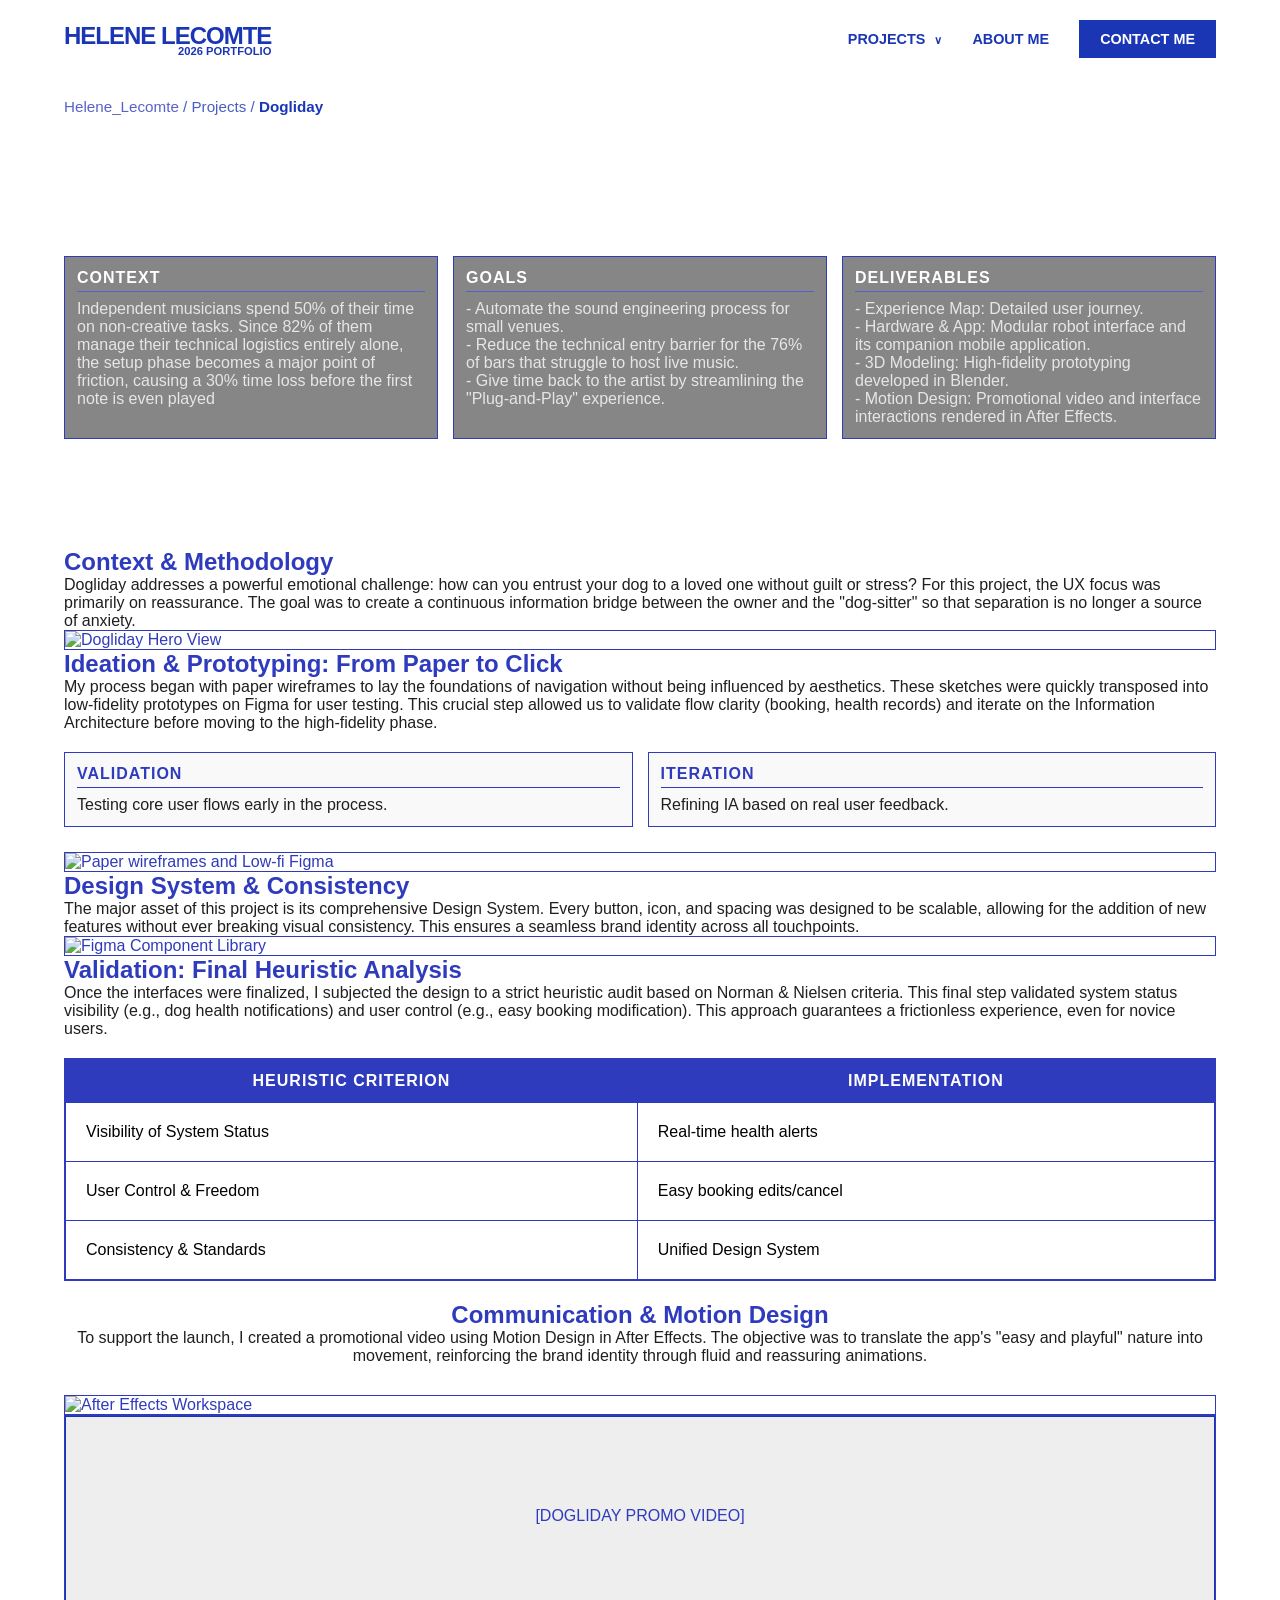
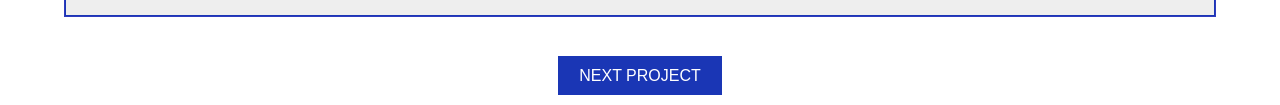
==== dogliday.html @ 462da8f8 "premier commit" ====
<!DOCTYPE html>
<html lang="en">
<head>
<meta charset="UTF-8">
<meta name="viewport" content="width=device-width, initial-scale=1.0">
<link rel="stylesheet" href="style.css">
<link rel="preconnect" href="https://fonts.googleapis.com">
<link rel="preconnect" href="https://fonts.gstatic.com" crossorigin>
<link href="https://fonts.googleapis.com/css2?family=Jacquarda+Bastarda+9&display=swap" rel="stylesheet">
<title>Hélène Lecomte – Dogliday Project</title>
</head>
<body>

<header class="project-header">
  <div class="nav-container">
    <a href="index.html" class="logo">
      <span class="logo-main">HELENE LECOMTE</span>
      <span class="logo-sub">2026 PORTFOLIO</span>
    </a>

    <nav class="nav-links">
      <div class="dropdown">
        <a href="#">PROJECTS <span class="arrow">∨</span></a>
      </div>
      <a href="#about">ABOUT ME</a>
      <a href="javascript:void(0)" class="contact-btn" onclick="openContact()">CONTACT ME</a>
    </nav>
  </div>

  <div class="breadcrumb">
    <span class="path"><a href="index.html">Helene_Lecomte</a> / Projects / </span>
    <span class="current-page" id="project-name-display">Dogliday</span>
  </div>
</header>

<div class="project-title" style="background-image: url(images/dogliday-preview.png);">
    <h1 style="color: white;">Dogliday</h1>
    <div class="spec-grid">
                <div class="spec-box2">
                    <span class="spec-label2">CONTEXT</span>
                    <p>Independent musicians spend 50% of their time on non-creative tasks. Since 82% of them manage their technical logistics entirely alone, the setup phase becomes a major point of friction, causing a 30% time loss before the first note is even played</p>
                </div>
                <div class="spec-box2">
                    <span class="spec-label2">GOALS</span>
                    <p>- Automate the sound engineering process for small venues.<br>
            - Reduce the technical entry barrier for the 76% of bars that struggle to host live music.<br>
            - Give time back to the artist by streamlining the "Plug-and-Play" experience.</p>
                </div>
                <div class="spec-box2">
                    <span class="spec-label2">DELIVERABLES</span>
                    <p>- Experience Map: Detailed user journey.<br>
            - Hardware & App: Modular robot interface and its companion mobile application.<br>
            - 3D Modeling: High-fidelity prototyping developed in Blender.<br>
            - Motion Design: Promotional video and interface interactions rendered in After Effects.</p>
                </div>
            </div>
</div>
</div>

<div class="project-page">
<main class="project-container">

    <section class="project-section">
        <div class="text-block">
            <h2>Context & Methodology</h2>
            <p>Dogliday addresses a powerful emotional challenge: how can you entrust your dog to a loved one without guilt or stress? For this project, the UX focus was primarily on reassurance. The goal was to create a continuous information bridge between the owner and the "dog-sitter" so that separation is no longer a source of anxiety.</p>
        </div>
        <div class="image">
            <img src="dogliday-hero.png" alt="Dogliday Hero View">
        </div>
    </section>

    <section class="project-section reverse">
        <div class="text-block">
            <h2>Ideation & Prototyping: From Paper to Click</h2>
            <p>My process began with paper wireframes to lay the foundations of navigation without being influenced by aesthetics. These sketches were quickly transposed into low-fidelity prototypes on Figma for user testing. This crucial step allowed us to validate flow clarity (booking, health records) and iterate on the Information Architecture before moving to the high-fidelity phase.</p>
            
            <div class="spec-grid">
                <div class="spec-box">
                    <span class="spec-label">VALIDATION</span>
                    <p>Testing core user flows early in the process.</p>
                </div>
                <div class="spec-box">
                    <span class="spec-label">ITERATION</span>
                    <p>Refining IA based on real user feedback.</p>
                </div>
            </div>
        </div>
        <div class="image">
            <img src="wireframes-lowfi.png" alt="Paper wireframes and Low-fi Figma">
        </div>
    </section>

    <section class="project-section">
        <div class="text-block">
            <h2>Design System & Consistency</h2>
            <p>The major asset of this project is its comprehensive Design System. Every button, icon, and spacing was designed to be scalable, allowing for the addition of new features without ever breaking visual consistency. This ensures a seamless brand identity across all touchpoints.</p>
        </div>
        <div class="image">
            <img src="design-system-library.png" alt="Figma Component Library">
        </div>
    </section>

    <section class="project-section reverse">
        <div class="text-block">
            <h2>Validation: Final Heuristic Analysis</h2>
            <p>Once the interfaces were finalized, I subjected the design to a strict heuristic audit based on Norman & Nielsen criteria. This final step validated system status visibility (e.g., dog health notifications) and user control (e.g., easy booking modification). This approach guarantees a frictionless experience, even for novice users.</p>
        </div>
        
        <table class="retro-table">
            <thead><tr><th>Heuristic Criterion</th><th>Implementation</th></tr></thead>
            <tbody>
                <tr><td>Visibility of System Status</td><td>Real-time health alerts</td></tr>
                <tr><td>User Control & Freedom</td><td>Easy booking edits/cancel</td></tr>
                <tr><td>Consistency & Standards</td><td>Unified Design System</td></tr>
            </tbody>
        </table>
    </section>

    <section class="project-section full-width">
        <div class="text-block" style="text-align: center; margin-bottom: 30px;">
            <h2>Communication & Motion Design</h2>
            <p>To support the launch, I created a promotional video using Motion Design in After Effects. The objective was to translate the app's "easy and playful" nature into movement, reinforcing the brand identity through fluid and reassuring animations.</p>
        </div>
        <div class="gallery">
            <div class="image"><img src="after-effects-process.png" alt="After Effects Workspace"></div>
            <div class="image">
                <div style="background:#eee; width:100%; height:200px; display:flex; align-items:center; justify-content:center; border:1px solid #1a36b5;">
                    [DOGLIDAY PROMO VIDEO]
                </div>
            </div>
        </div>
    </section>

    <div class="footer-nav" style="margin-top: 50px; text-align: center;">
        <a href="kissmarrykill.html" class="contact-btn">NEXT PROJECT</a>
    </div>

</main>
</div>
    
</body>
</html>
---- style.css ----
* {
  margin: 0;
  padding: 0;
  box-sizing: border-box;
  font-family: Helvetica, sans-serif;
}

body {
  background: #ffffff;
  color: #2f3bbd;
  overflow-x: hidden;
}

p {
  color: #1f1f1f;
}

.landmark, .dogliday, .nix, .maestro, .kmk {
  font-weight: 700;
}

/* 1. Largeur de la barre */
::-webkit-scrollbar {
  width: 15px;
}

/* 2. Le fond (Track) : On utilise un motif pointillé pour le côté rétro */
::-webkit-scrollbar-track {
  background-color: #ffffff;
  background-size: 2px 2px;
  border: 2px solid;
  border-color: #2f3bbd55;
}

/* 3. Le curseur (Handle) : L'effet relief est ici ! */
::-webkit-scrollbar-thumb {
  background: #2f3bbd;
  /* Effet 3D : clair en haut/gauche, sombre en bas/droite */
}

::-webkit-scrollbar-thumb:active {
  /* Inversion du relief quand on clique */
  background-color: #6c74ca;
}

/* ===== TOP SCROLLING BANNER ===== */

.banner {
  position: absolute;
  top: 0;
  width: 100%;
  overflow: hidden;
  white-space: nowrap;
  background: transparent;
  padding: 10px 0;
  z-index: 1000;
}

.banner-content {
  display: inline-block;
  animation: scroll 15s linear infinite;
  font-weight: bold;
  font-size: 14px;
  opacity: 0.6;
}

@keyframes scroll {
  from { transform: translateX(0); }
  to { transform: translateX(-50%); }
}

/* ===== MAIN LAYOUT ===== */

.container {
  min-height: 100vh;
  display: flex;
  flex-direction: column;
  justify-content: center;
  align-items: center;
  padding-top: 60px;
  text-align: center;
  position: relative;
}

.item {
  position: absolute;
  z-index: 1;
  padding: 10px; /* Espace entre l'image et le cadre bleu */
  border: 1px solid #4855e0; /* La ligne bleue du cadre */
  display: inline-block;
}

.item img {
  display: block;
  max-width: 150px; /* Ajuste la taille globale ici */
  height: auto;
  /* Optionnel : appliquer un filtre bleu pour coller à ton design */
  filter: contrast(1.2) sepia(100%) hue-rotate(190deg) saturate(2);
}

/* Les petits carrés aux 4 coins */
.item::before, .item::after {
  content: "";
  position: absolute;
  width: 6px;
  height: 6px;
  background: white;
  border: 1px solid #4855e0;
}

/* Placement des coins (Top-Left et Bottom-Right) */
.item::before { top: -4px; left: -4px; box-shadow: calc(100% + 2px) 0 0 0 transparent;}
.item::after { bottom: -4px; right: -4px; }

/* Ajout manuel des 2 autres coins via des div si tu veux la perfection, 
   mais voici déjà les rotations pour l'effet déstructuré */
.box-ticket { transform: rotate(-10deg); }
.box-violin { transform: rotate(5deg);}
.box-flower { transform: rotate(-5deg); }
.box-disco  { transform: rotate(10deg);}
.box-berry  { transform: rotate(-15deg);}
.box-headphone { transform: rotate(15deg);}

/* Responsive : On cache ou on réduit sur mobile */
@media (max-width: 768px) {
  .decor-layer { display: none; }
}

/* ===== TITLE ===== */

.title {
    font-family: Helvetica, sans-serif;
  font-size: 60px;
  font-weight: 900;
  letter-spacing: 2px;
  position: relative;
  letter-spacing: -5px;
}

.title span {
  display: inline-block;
  opacity: 0;
  transition: opacity 0.1s ease;
}

.title span:hover {
  font-weight: 1000;
  transform: translateY(-8px);
}

.cursor {
  display: inline-block;
  animation: blink 1s infinite;
}

@keyframes blink {
  0%, 50%, 100% { opacity: 1; }
  25%, 75% { opacity: 0; }
}

.alt {
    font-family: "Jacquarda Bastarda 9", serif;
}

.subtitle {
    letter-spacing: -1px;
  margin-top: -10px;
  font-size: 18px;
  font-weight: normal;
  text-align: end;
}

/* ===== PROJECTS ===== */

.projects {
  margin-top: 80px;
  width: 70%;
  display: flex;
  justify-content: space-evenly;
}

.column {
  display: flex;
  text-align: left;
  flex-direction: column;
  gap: 20px;
  font-size: 22px;
}

a {
  text-decoration: none;
  color: #2f3bbd;
}

a:hover {
  text-decoration: underline;
}

.projects a {
  position: relative;
  display: inline-block;
  transition: all 0.3s ease;
  color: inherit;
}

.projects a::before {
  content: ""; /* On laisse vide car on utilise un background-image */
  position: absolute;
  left: -35px; /* Ajuste selon la taille de ton icône */
  top: 50%;
  transform: translateY(-50%) translateX(-10px); /* Centré verticalement */
  width: 24px;  /* Largeur de ton icône */
  height: 24px; /* Hauteur de ton icône */
  background-size: contain;
  background-repeat: no-repeat;
  opacity: 0;
  transition: all 0.3s ease;
}

/* Effet au survol */
.projects a:hover {
  padding-left: 40px; 
}

.projects a:hover::before {
  opacity: 1;
  transform: translateY(-50%) translateX(0);
}

.landmark::before { background-image: url('images accueil/landmark.png'); }
.dogliday::before { background-image: url('images accueil/dogliday.png'); }
.kmk::before { background-image: url('images accueil/kmk.png'); }
.nix::before { background-image: url('images accueil/nix.png'); }
.maestro::before { background-image: url('images accueil/maestro.png'); }

/* Overlay de fond */
.overlay {
    display: none; /* Caché par défaut */
    position: fixed;
    top: 0; left: 0;
    width: 100%; height: 100%;
    background: rgba(0, 0, 0, 0.4); /* Fond sombre léger */
    z-index: 9999;
    justify-content: center;
    align-items: center;
}

/* La fenêtre (Modale) */
.modal {
    width: 90%;
    max-width: 700px;
    background: #fff;
    border: 2px solid #000;
    box-shadow: 10px 10px 0px #4855e0; /* Ombre décalée rétro */
    overflow: hidden;
    animation: openModal 0.2s ease-out;
}

@keyframes openModal {
    from { transform: scale(0.9); opacity: 0; }
    to { transform: scale(1); opacity: 1; }
}

/* Barre de titre (image 2) */
.modal-header {
    background: #1a36b5; /* Bleu intense */
    color: white;
    padding: 8px 12px;
    display: flex;
    justify-content: space-between;
    align-items: center;
    font-family: sans-serif;
    font-weight: bold;
    font-size: 14px;
}

.close-btn {
    background: none;
    border: none;
    color: white;
    font-size: 20px;
    cursor: pointer;
    line-height: 1;
}

/* Contenu intérieur */
.modal-content {
    padding: 25px;
    color: #000;
}

.modal-intro h2 { font-size: 2.5rem; color: #4855e0; margin: 0; letter-spacing: -2px;}
.modal-intro h3 { font-size: 0.9rem; text-transform: uppercase; margin-bottom: 20px; opacity: 0.7; }

/* Grid d'infos */
.info-grid { display: flex; gap: 10px; margin-bottom: 20px; }
.info-box { 
    flex: 1; 
    border: 1px solid #4855e0; 
    padding: 10px; 
    background: #f4f4f4; 
}
.info-box .label { display: block; font-size: 10px; color: #4855e0; font-weight: bold; }
.info-box .value { font-size: 13px; font-weight: bold; }

/* Tags */
.tag-container { display: flex; gap: 8px; margin-bottom: 20px; flex-wrap: wrap; }
.tag { border: 1px solid #000; padding: 3px 10px; font-size: 11px; background: #fff; }

/* Layout principal */
.main-content { display: flex; gap: 20px; }
.modal-visual { flex: 1.2;}
#modal-img {background-size: cover; width: 100%; height: 5em; object-fit: cover; background-position: center;}
.modal-text { flex: 1; display: flex; flex-direction: column; justify-content: space-between; }

.view-more-btn {
    background: #4855e0;
    color: white;
    text-align: center;
    padding: 12px;
    text-decoration: none;
    font-weight: bold;
    border: 2px solid #000;
    transition: 0.2s;
}

.view-more-btn:hover { background: #000; }

.project-header {
  width: 100%;
  padding: 20px 5%;
  background: white;
  font-family: Arial, sans-serif; /* Pour le côté propre UI */
}

.nav-container {
  display: flex;
  justify-content: space-between;
  align-items: center;
  margin-bottom: 40px;
}

/* Style du Logo */
.logo {
  text-decoration: none;
  color: #1a36b5;
  display: flex;
  flex-direction: column;
}

.logo-main {
  font-weight: 900;
  font-size: 1.5rem;
  letter-spacing: -1px;
}

.logo-sub {
  font-size: 0.7rem;
  font-weight: bold;
  margin-top: -5px;
  align-self: flex-end;
}

/* Navigation */
.nav-links {
  display: flex;
  align-items: center;
  gap: 30px;
}

.nav-links a {
  text-decoration: none;
  color: #1a36b5;
  font-weight: bold;
  font-size: 0.9rem;
}

/* Bouton Contact style Image 2/3 */
.contact-btn {
  background: #1a36b5 !important;
  color: white !important;
  padding: 10px 20px;
  border: 1px solid #1a36b5;
  transition: all 0.2s;
}

.contact-btn:hover {
  background: white !important;
  color: #1a36b5 !important;
}

.next-btn {
  background: #1a36b5 !important;
  color: white !important;
  padding: 20px 40px;
  border: 1px solid #1a36b5;
  transition: all 0.2s;
  position: absolute;
  right: 5%;
  margin: 40px 0;
}

.next-btn:hover {
  background: white !important;
  color: #1a36b5 !important;
}

/* Breadcrumb style Image 3 */
.breadcrumb {
  font-size: 0.95rem;
  color: #1a36b5;
  margin-top: 20px;
}

.path {
  opacity: 0.8;
}

.current-page {
  font-weight: bold;
}

/* Optionnel : La flèche du dropdown */
.arrow {
  font-size: 0.7rem;
  margin-left: 5px;
}

.project-page {
  padding: 20px 5%;
}

/* Container des encarts */
.spec-grid {
    display: flex;
    gap: 15px;
    margin-top: 20px;
    margin-bottom: 25px;
}

/* Style de chaque boîte */
.spec-box {
    flex: 1;
    border: 1px solid #2f3bbd; /* Ton bleu */
    padding: 12px;
    background: #f9f9f9;
    transition: transform 0.2s ease;
}

.spec-box:hover {
    transform: translateY(-5px);
    box-shadow: 4px 4px 0px #2f3bbd;
}

/* Libellé en haut de la boîte (en gras et bleu) */
.spec-label {
    display: block;
    font-weight: bold;
    color: #2f3bbd;
    letter-spacing: 1px;
    margin-bottom: 8px;
    border-bottom: 1px solid #2f3bbd;
    padding-bottom: 4px;
}

/* Texte à l'intérieur de la boîte */
.spec-box p {
    margin: 0; /* Reset du margin pour que ça tienne bien */
}

/* Style de chaque boîte */
.spec-box2 {
    flex: 1;
    border: 1px solid #2f3bbd; /* Ton bleu */
    padding: 12px;
    background: #00000079;
    transition: transform 0.2s ease;
}

.spec-box2:hover {
    transform: translateY(-5px);
    box-shadow: 4px 4px 0px #2f3bbd;
}

/* Libellé en haut de la boîte (en gras et bleu) */
.spec-label2 {
    display: block;
    font-weight: bold;
    color: #ffffff;
    letter-spacing: 1px;
    margin-bottom: 8px;
    border-bottom: 1px solid #5760ca;
    padding-bottom: 4px;
}

/* Texte à l'intérieur de la boîte */
.spec-box2 p {
    margin: 0; /* Reset du margin pour que ça tienne bien */
    color: rgb(230, 230, 230);
}

/* Responsive : On les empile sur mobile pour que ça reste lisible */
@media (max-width: 600px) {
    .spec-grid {
        flex-direction: column;
    }
}

.image {
  border: 1px solid #2f3bbd;
}

.project-title {
  padding: 5%;
  background-repeat: no-repeat;
  background-position: center;
  background-size: cover;
}

.about-section {
    width: 100%;
    margin-top: 100px;
    padding: 100px 5%; /* Un peu de padding pour laisser respirer */
    position: relative; /* Indispensable pour placer le bandeau bleu */
    display: flex;
    justify-content: center;
    overflow: hidden; /* Empêche les débordements */
}

.about-content {
    width: 100%;
    display: flex;
    justify-content: space-between;
    align-items: center;
    position: relative;
    z-index: 2; /* Devant le bandeau bleu */
}

.about-text h1 {
    font-size: 48px;
    color: #1a36b5; /* Bleu foncé identique au logo */
    margin-bottom: 10px;
}

b {
  color: #1a36b5;
}

.about-image-container {
    position: relative;
    background-color: white;
    line-height: 0;
}

.about-portrait {
    width: 250px; /* Ajustez la taille selon vos besoins */
    height: auto;
    display: block;
}

/* Responsive : On empile les éléments sur mobile */
@media (max-width: 768px) {
    .about-content {
        flex-direction: column;
        text-align: center;
    }
    .about-image-container {
        margin-top: 30px;
    }
}

.full-width-gallery {
    margin: 20px 0;
    display: flex;
    width: 100%;
    position: relative;
    left: 50%;
    transform: translateX(-50%);
    align-items: stretch; /* Force les colonnes à avoir la même hauteur */
}

.full-width-gallery-gap {
    margin: 20px 0;
    display: flex;
    width: 100%;
    position: relative;
    left: 50%;
    transform: translateX(-50%);
    gap: 5%;
    align-items: stretch; /* Force les colonnes à avoir la même hauteur */
}

.gallery-item {
    flex: 1 1 auto;
    margin: 0;
    display: flex;
    flex-direction: column; /* Empile l'image et la légende verticalement */
}

.gallery-item img {
    width: 100%;
    height: 35vw; /* On garde la hauteur proportionnelle pour l'image */
    display: block;
    object-fit: cover;
}

.gallery-item figcaption {
    background-color: #2f3bbd; /* Ton bleu signature */
    color: white;
    padding: 10px 15px;
    font-size: 0.85rem;
    font-family: Helvetica, sans-serif;
    text-transform: uppercase;
    letter-spacing: 1px;
}

/* Optionnel : Pour que les images aient la même hauteur si elles sont différentes */
.retro-table {
    width: 100%;
    border-collapse: collapse;
    border: 2px solid #2f3bbd; /* Ton bleu signature */
    margin: 20px 0;
    background-color: #ffffff;
}

.retro-table th {
    background-color: #2f3bbd;
    color: #ffffff;
    padding: 12px;
    font-family: Helvetica, sans-serif;
    text-transform: uppercase;
    letter-spacing: 1px;
    border: 1px solid #2f3bbd;
}

.retro-table td {
    border: 1px solid #2f3bbd;
    padding: 20px;
    vertical-align: top;
    color: #000000;
}

.retro-table ul {
    list-style-type: none; /* Pas de puces pour un look plus "liste technique" */
    padding: 0;
    margin: 0;
}

.retro-table li {
    margin-bottom: 8px;
    font-size: 14px;
    line-height: 1.4;
    position: relative;
    padding-left: 15px;
}

/* Petit tiret bleu devant chaque item */
.retro-table li::before {
    content: "-";
    position: absolute;
    left: 0;
    color: #2f3bbd;
    font-weight: bold;
}

.analysis-impact-section {
    width: 100%;
    margin-top: 80px;
    margin-bottom: 80px;
    display: flex;
    justify-content: center;
}

.impact-container {
    width: 90%;
    max-width: 1100px;
    background-color: #ffffff;
    padding: 60px 0;
    position: relative;
    /* CSS Grid pour placer la stat, la barre et la citation */
    display: grid;
    grid-template-columns: 1fr 2px 2fr; /* 1 part / 2px / 2 parts */
    align-items: center; /* Centrage vertical */
}

/* 1. La Statistique (Gauche) */
.impact-stat {
    display: flex;
    flex-direction: column;
    align-items: flex-end; /* Aligné à droite contre la barre */
    padding-right: 50px;
    text-align: right;
}

.stat-number {
    font-size: 8rem; /* Très gros pour l'impact */
    font-weight: 900;
    color: #1a36b5; /* Bleu intense */
    line-height: 0.8;
    letter-spacing: -5px;
}

.stat-label {
    font-size: 1rem;
    color: #1a36b5;
    text-transform: uppercase;
    letter-spacing: 1px;
    font-weight: bold;
    line-height: 1.2;
}

/* 2. La Barre Verticale (Centre) */
.vertical-divider {
    height: 100%; /* S'adapte à la hauteur du conteneur */
    background-color: #d6dbf5; /* Bleu très clair */
}

/* 3. Photo et Citation (Droite) */
.impact-testimonial {
    padding-left: 50px;
}

.testimonial-content {
    display: flex;
    align-items: center; /* Aligne la photo et le texte verticalement */
    gap: 30px; /* Espace entre photo et texte */
}

.quote {
    font-size: 1.1rem;
    line-height: 1.5;
    color: #000;
    margin: 0;
    font-style: italic;
}

.quote cite {
    display: block;
    margin-top: 10px;
    font-size: 0.9rem;
    font-weight: bold;
    color: #1a36b5;
    font-style: normal;
    text-transform: uppercase;
}

/* --- Responsive --- */
@media (max-width: 900px) {
    .impact-container {
        grid-template-columns: 1fr; /* On passe sur une seule colonne */
        text-align: center;
        padding: 40px;
    }

    .impact-stat {
        align-items: center;
        padding-right: 0;
        margin-bottom: 30px;
        text-align: center;
    }

    .vertical-divider {
        width: 100%;
        height: 2px; /* La barre devient horizontale */
        margin-bottom: 30px;
    }

    .impact-testimonial {
        padding-left: 0;
    }

    .testimonial-content {
        flex-direction: column; /* Empile photo et texte */
        text-align: center;
    }
}

.project-sidebar {
    position: sticky;
    top: 50px;
    float: left;
    width: 200px;
    margin-right: 40px;
    z-index: 100;
    
    /* Le cadre blanc */
    background: #ffffff83;
    border: 2px solid #2f3bbd; /* Ton bleu */
    padding: 15px;
}

.project-sidebar ul {
    list-style: none;
    padding: 0;
    margin: 0;
}

.project-sidebar li {
    margin-bottom: 10px;
}

.project-sidebar a {
    display: block;
    text-decoration: none;
    color: #2f3bbd;
    font-family: Helvetica, sans-serif;
    font-weight: bold;
    font-size: 0.7rem;
    padding: 5px 8px;
    border: 1px solid transparent;
    transition: all 0.2s ease;
}

/* État quand on survole ou quand la section est active */
.project-sidebar a.active, 
.project-sidebar a:hover {
    background-color: #2f3bbd;
    color: #ffffff;
    border: 1px solid #2f3bbd;
}

/* On cache le sommaire sur mobile pour ne pas encombrer l'écran */
@media (max-width: 1024px) {
    .project-sidebar {
        display: none;
    }
}

.contact-actions {
    display: flex;
    gap: 15px;
    margin-top: 30px;
    flex-wrap: wrap;
}

.btn-contact {
    display: inline-block;
    padding: 12px 25px;
    border: 2px solid #2f3bbd; /* Ton bleu */
    color: #2f3bbd;
    text-decoration: none;
    font-family: Helvetica, sans-serif;
    font-weight: bold;
    font-size: 0.8rem;
    letter-spacing: 1px;
    transition: all 0.2s ease;
    background: transparent;
}

.btn-contact:hover {
    background-color: #2f3bbd;
    color: #ffffff;
    transform: translate(-2px, -2px);
    box-shadow: 4px 4px 0px rgba(47, 59, 189, 0.2);
}

/* Variante pour le bouton CV pour le faire ressortir */
.btn-alt {
    background-color: #f0f2ff;
}

.comparison-container {
    width: 100%;
    max-width: 600px; /* À ajuster selon tes besoins */
    position: relative;
}

.comparison-slider {
    position: relative;
    width: 100%;
    height: 450px; /* Doit correspondre à la hauteur de tes images */
    overflow: hidden;
    border: 2px solid #2f3bbd;
}

.comparison-slider img {
    width: 100%;
    height: 100%;
    object-fit: cover;
    display: block;
}

.image-before-wrapper {
    position: absolute;
    top: 0;
    left: 0;
    width: 50%; /* Valeur initiale */
    height: 100%;
    overflow: hidden;
    z-index: 2;
}

.image-before {
    width: 100%;
    min-width: 600px; /* même valeur que max-width du .comparison-container */
    max-width: none !important;
}

.slider-input {
    position: absolute;
    top: 0;
    left: 0;
    width: 100%;
    height: 100%;
    background: transparent;
    appearance: none;
    cursor: ew-resize;
    z-index: 10;
}

.slider-line {
    position: absolute;
    top: 0;
    left: 50%;
    width: 2px;
    height: 100%;
    background: #2f3bbd;
    z-index: 5;
    pointer-events: none;
}

.slider-button {
    position: absolute;
    top: 50%;
    left: 50%;
    transform: translate(-50%, -50%);
    width: 40px;
    height: 40px;
    background: #2f3bbd;
    border-radius: 50%;
    z-index: 6;
    pointer-events: none;
}

.project-comparison-wrapper {
    display: flex;
    align-items: center; /* Centre le texte verticalement par rapport au slider */
    gap: 40px; /* Espace entre le slider et le texte */
    margin: 40px 0;
}

/* Dropdown projets */
.dropdown {
  position: relative;
}

.dropdown-menu {
  display: none;
  position: absolute;
  top: calc(100% + 10px);
  left: 0;
  background: white;
  border: 1px solid #2f3bbd;
  min-width: 180px;
  z-index: 1000;
  flex-direction: column;
}

.dropdown:hover .dropdown-menu {
  display: flex;
}

.dropdown-menu a {
  padding: 10px 16px;
  font-size: 0.85rem;
  font-weight: bold;
  color: #1a36b5;
  border-bottom: 1px solid #e8eaf6;
  transition: background 0.15s;
}

.dropdown-menu a:last-child {
  border-bottom: none;
}

.dropdown-menu a:hover {
  background: #f0f2ff;
  text-decoration: none;
}

.dropdown-menu a.active-project {
  background: #2f3bbd;
  color: white;
}

.dropdown-menu a.active-project:hover {
  background: #1a36b5;
}

/* Overlay contact */
.contact-overlay {
  display: none;
  position: fixed;
  inset: 0;
  background: rgba(0,0,0,0.45);
  z-index: 9999;
  align-items: center;
  justify-content: center;
}

.contact-overlay.open {
  display: flex;
}

.contact-modal {
  background: white;
  border: 2px solid #2f3bbd;
  padding: 40px;
  width: 90%;
  max-width: 420px;
  position: relative;
  box-shadow: 8px 8px 0px #2f3bbd;
}

.contact-close {
  position: absolute;
  top: 14px;
  right: 16px;
  background: none;
  border: none;
  font-size: 18px;
  cursor: pointer;
  color: #2f3bbd;
}

.contact-modal h2 {
  font-size: 2rem;
  font-weight: 900;
  color: #2f3bbd;
  letter-spacing: -2px;
  margin-bottom: 4px;
}

.contact-sub {
  font-size: 0.8rem;
  color: #888;
  margin-bottom: 30px;
}

.contact-links {
  display: flex;
  flex-direction: column;
  gap: 12px;
}

.contact-link {
  display: flex;
  align-items: center;
  gap: 14px;
  padding: 12px 16px;
  border: 1px solid #2f3bbd;
  color: #1a36b5;
  font-weight: bold;
  font-size: 0.9rem;
  transition: all 0.2s;
  text-decoration: none;
}

.contact-link:hover {
  background: #2f3bbd;
  color: white;
  text-decoration: none;
}

.contact-icon {
  width: 28px;
  height: 28px;
  background: #f0f2ff;
  border-radius: 4px;
  display: flex;
  align-items: center;
  justify-content: center;
  font-size: 12px;
  font-weight: 900;
  color: #2f3bbd;
  flex-shrink: 0;
}

.contact-link:hover .contact-icon {
  background: white;
  color: #2f3bbd;
}
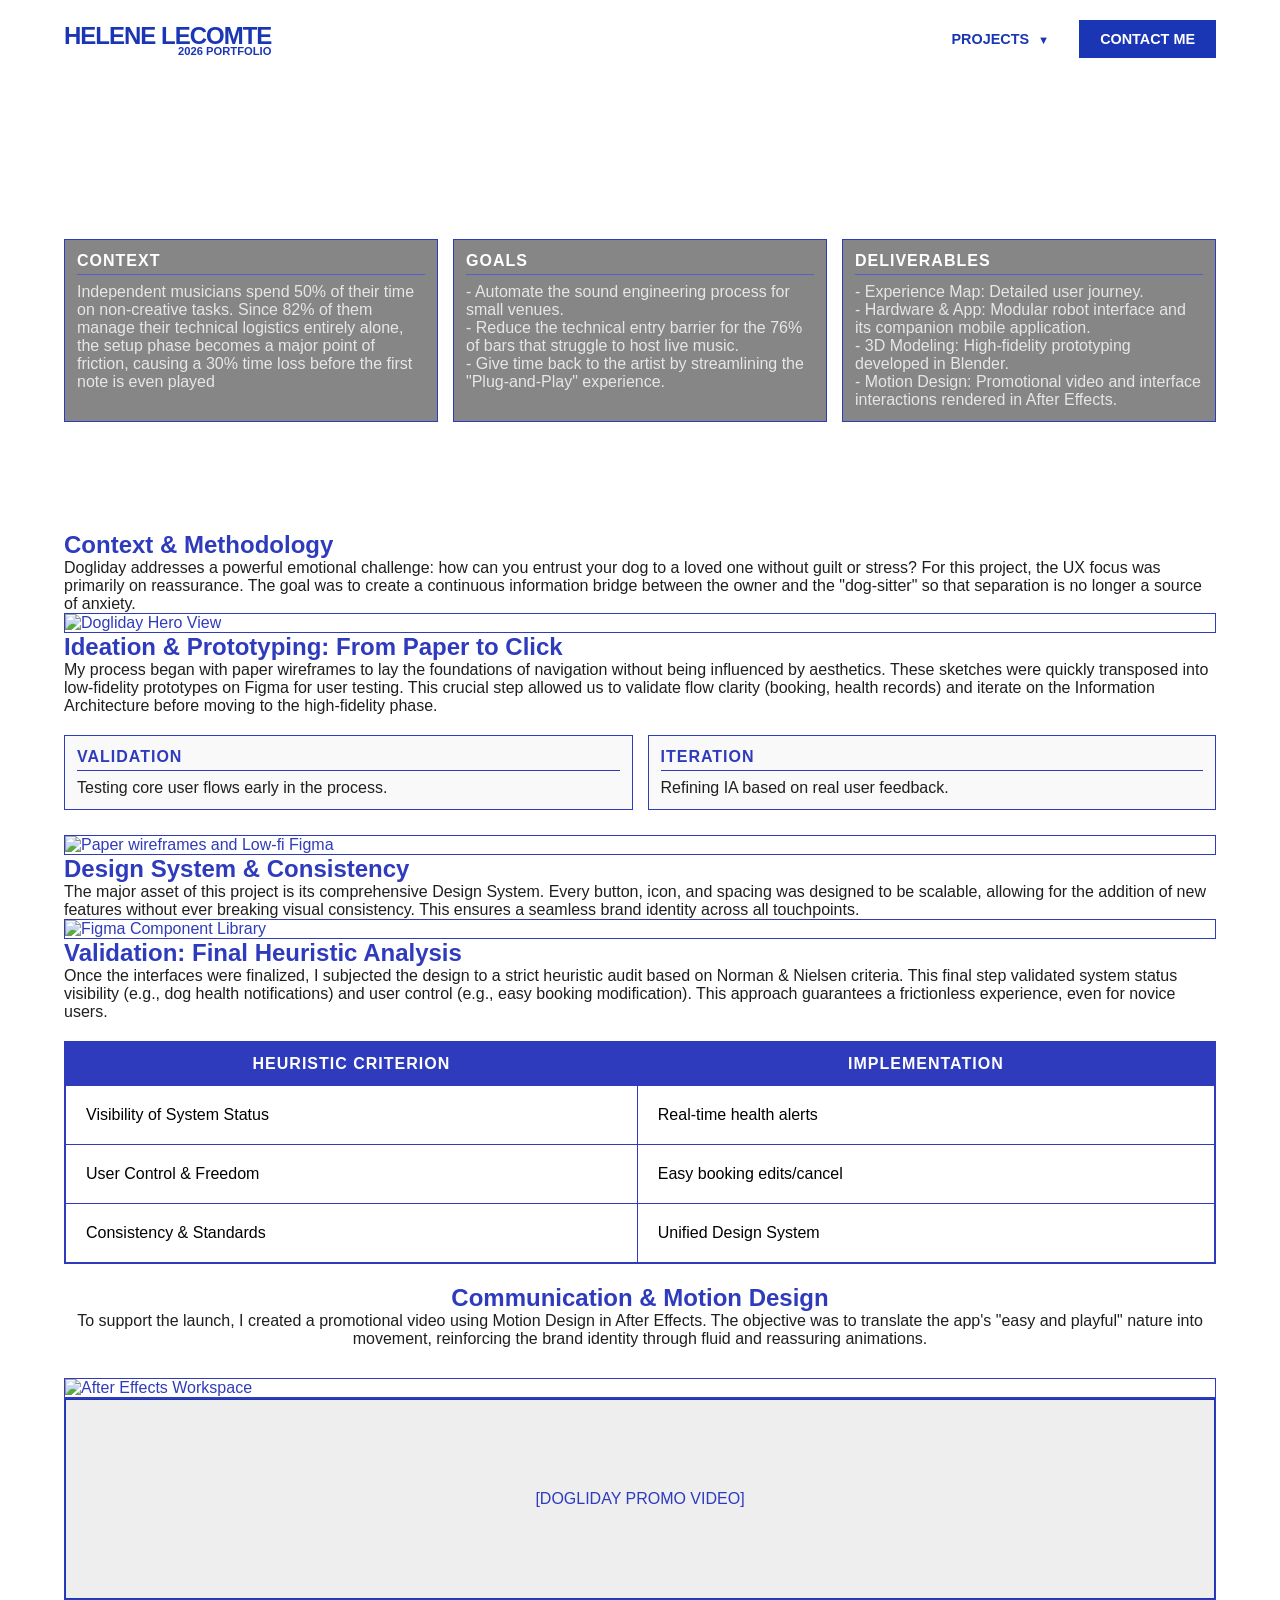
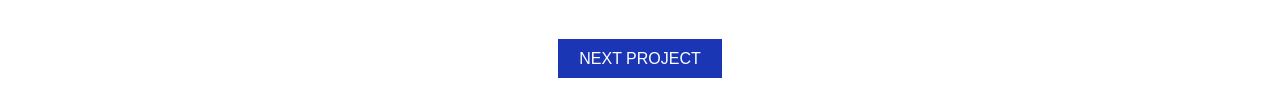
==== commit b8347a4a: "update homepage" ====
--- a/dogliday.html
+++ b/dogliday.html
@@ -17,20 +17,42 @@
       <span class="logo-main">HELENE LECOMTE</span>
       <span class="logo-sub">2026 PORTFOLIO</span>
     </a>
+    <nav class="nav-links">
+  <div class="dropdown" id="projectDropdown">
+    <a href="#" onclick="toggleDropdown(event)">PROJECTS <span class="arrow">▼</span></a>
+    <div class="dropdown-menu" id="dropdownMenu">
+        <a href="maestro.html">Maestro</a>
+      <a href="landmark.html">Landmark</a>
+      <a href="dogliday.html" class="active-project">Dogliday</a>
+      <a href="nix.html">NIX</a>
+      <a href="kmk.html">KissMarryKill</a>
+    </div>
+  </div>
+  <a href="javascript:void(0)" class="contact-btn" onclick="openContact()">CONTACT ME</a>
+</nav>
 
-    <nav class="nav-links">
-      <div class="dropdown">
-        <a href="#">PROJECTS <span class="arrow">∨</span></a>
-      </div>
-      <a href="#about">ABOUT ME</a>
-      <a href="javascript:void(0)" class="contact-btn" onclick="openContact()">CONTACT ME</a>
-    </nav>
+<!-- Overlay Contact -->
+<div class="contact-overlay" id="contactOverlay" onclick="closeContact(event)">
+  <div class="contact-modal">
+    <button class="contact-close" onclick="closeContact()">✕</button>
+    <h2>Let's connect ;)</h2>
+    <p class="contact-sub">Hélène Lecomte — UX/UI Designer</p>
+    <div class="contact-links">
+      <a href="mailto:helenelecomte14@gmail.com" class="contact-link">
+        <span class="contact-icon">✉</span>
+        <span>helenelecomte14@gmail.com</span>
+      </a>
+      <a href="https://www.linkedin.com/in/helene-lecomte-ux/" target="_blank" class="contact-link">
+        <span class="contact-icon">in</span>
+        <span>LinkedIn</span>
+      </a>
+      <a href="cv.pdf" target="_blank" class="contact-link">
+        <span class="contact-icon">✽</span>
+        <span>Curriculum Vitae</span>
+      </a>
+    </div>
   </div>
-
-  <div class="breadcrumb">
-    <span class="path"><a href="index.html">Helene_Lecomte</a> / Projects / </span>
-    <span class="current-page" id="project-name-display">Dogliday</span>
-  </div>
+</div>
 </header>
 
 <div class="project-title" style="background-image: url(images/dogliday-preview.png);">
@@ -138,6 +160,8 @@
 
 </main>
 </div>
+
+<script src="script.js"></script>
     
 </body>
 </html>
--- a/style.css
+++ b/style.css
@@ -295,6 +295,7 @@
 /* Grid d'infos */
 .info-grid { display: flex; gap: 10px; margin-bottom: 20px; }
 .info-box { 
+  margin-top: 20px;
     flex: 1; 
     border: 1px solid #4855e0; 
     padding: 10px; 
@@ -312,6 +313,9 @@
 .modal-visual { flex: 1.2;}
 #modal-img {background-size: cover; width: 100%; height: 5em; object-fit: cover; background-position: center;}
 .modal-text { flex: 1; display: flex; flex-direction: column; justify-content: space-between; }
+#modal-desc {
+  margin-bottom: 8px;
+}
 
 .view-more-btn {
     background: #4855e0;
@@ -772,57 +776,6 @@
     .testimonial-content {
         flex-direction: column; /* Empile photo et texte */
         text-align: center;
-    }
-}
-
-.project-sidebar {
-    position: sticky;
-    top: 50px;
-    float: left;
-    width: 200px;
-    margin-right: 40px;
-    z-index: 100;
-    
-    /* Le cadre blanc */
-    background: #ffffff83;
-    border: 2px solid #2f3bbd; /* Ton bleu */
-    padding: 15px;
-}
-
-.project-sidebar ul {
-    list-style: none;
-    padding: 0;
-    margin: 0;
-}
-
-.project-sidebar li {
-    margin-bottom: 10px;
-}
-
-.project-sidebar a {
-    display: block;
-    text-decoration: none;
-    color: #2f3bbd;
-    font-family: Helvetica, sans-serif;
-    font-weight: bold;
-    font-size: 0.7rem;
-    padding: 5px 8px;
-    border: 1px solid transparent;
-    transition: all 0.2s ease;
-}
-
-/* État quand on survole ou quand la section est active */
-.project-sidebar a.active, 
-.project-sidebar a:hover {
-    background-color: #2f3bbd;
-    color: #ffffff;
-    border: 1px solid #2f3bbd;
-}
-
-/* On cache le sommaire sur mobile pour ne pas encombrer l'écran */
-@media (max-width: 1024px) {
-    .project-sidebar {
-        display: none;
     }
 }
 
@@ -956,8 +909,8 @@
   flex-direction: column;
 }
 
-.dropdown:hover .dropdown-menu {
-  display: flex;
+.dropdown-menu {
+  display: none;
 }
 
 .dropdown-menu a {
@@ -1079,4 +1032,28 @@
 .contact-link:hover .contact-icon {
   background: white;
   color: #2f3bbd;
+}
+
+.works-label {
+  font-weight: bold;
+  letter-spacing: 3px;
+  text-transform: uppercase;
+  opacity: 0.75;
+  margin-bottom: -60px;
+  margin-top: 60px;
+}
+
+.about-contact {
+  display: inline-block;
+  margin-top: 30px;
+}
+
+.handmade-note {
+  margin-top: 20px;
+  font-size: 0.75rem;
+  font-weight: bold;
+  letter-spacing: 1px;
+  text-transform: uppercase;
+  color: #2f3bbd !important;
+  opacity: 0.5;
 }
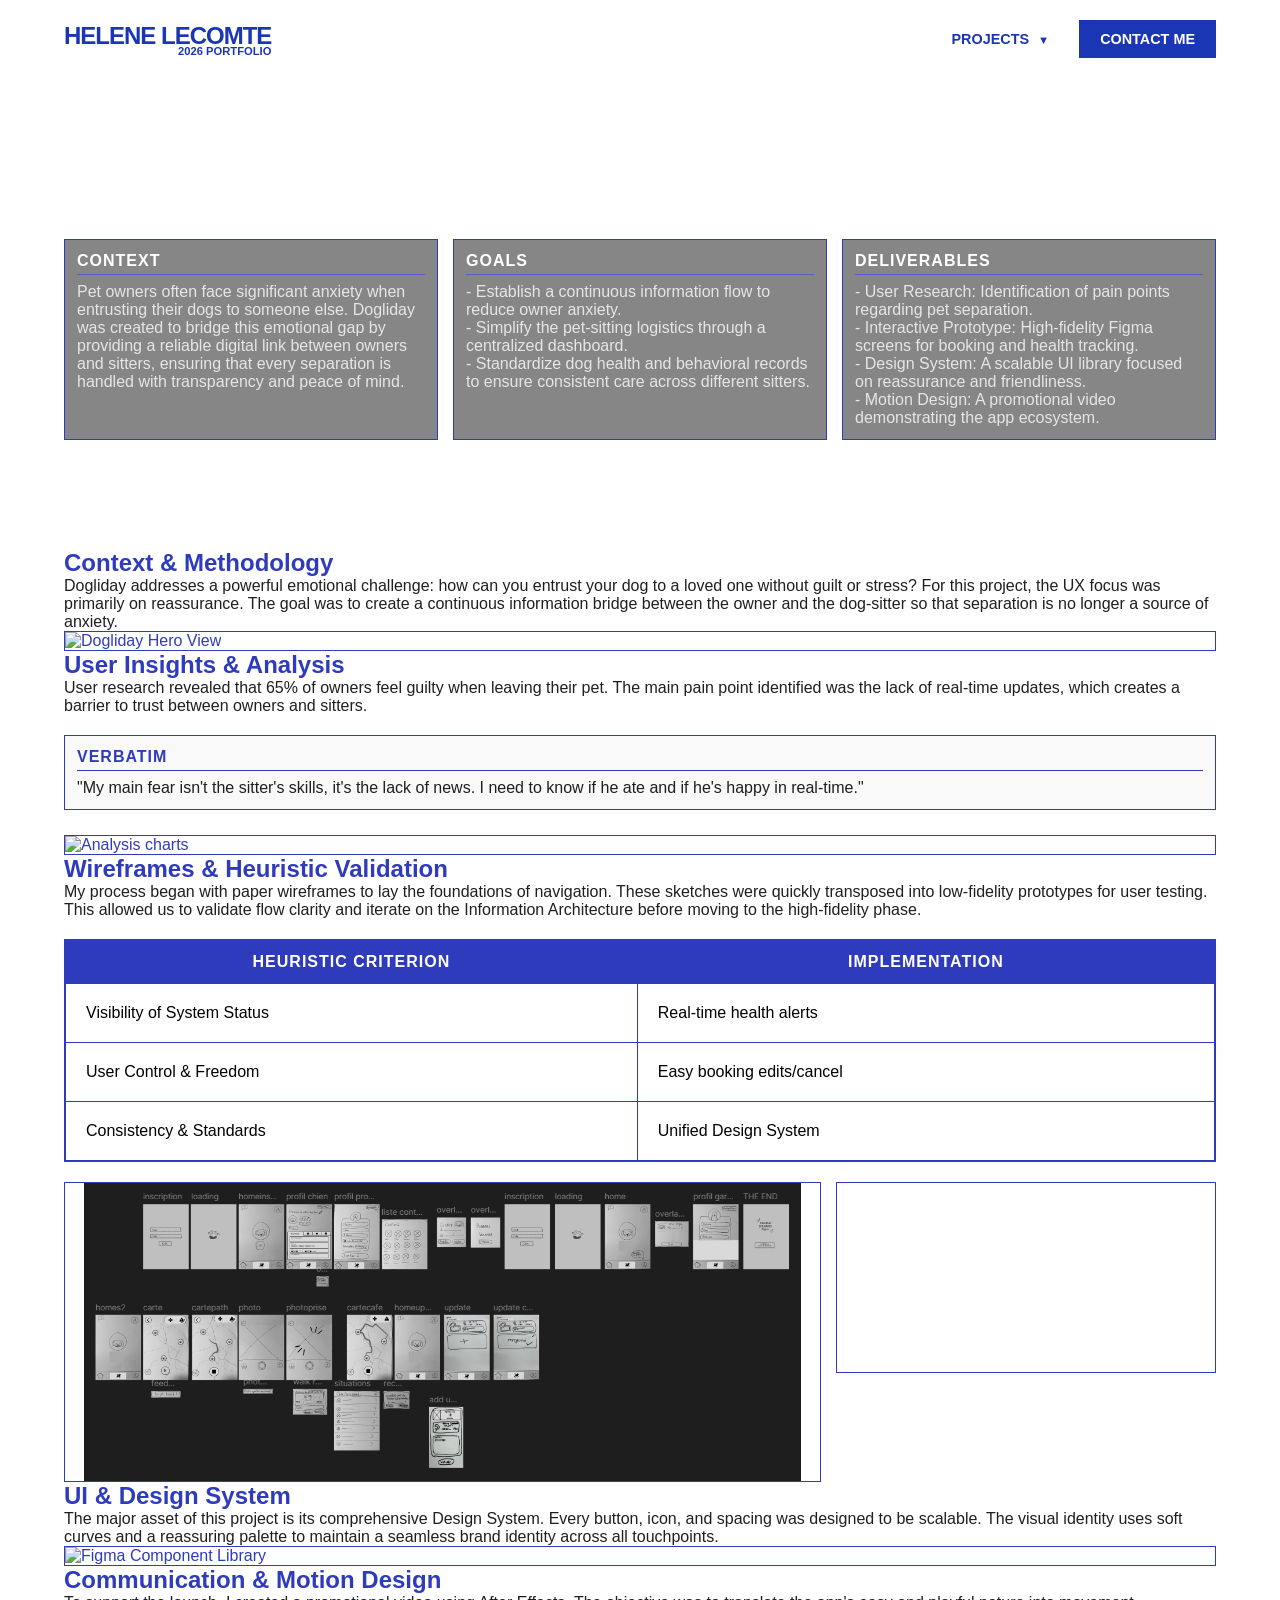
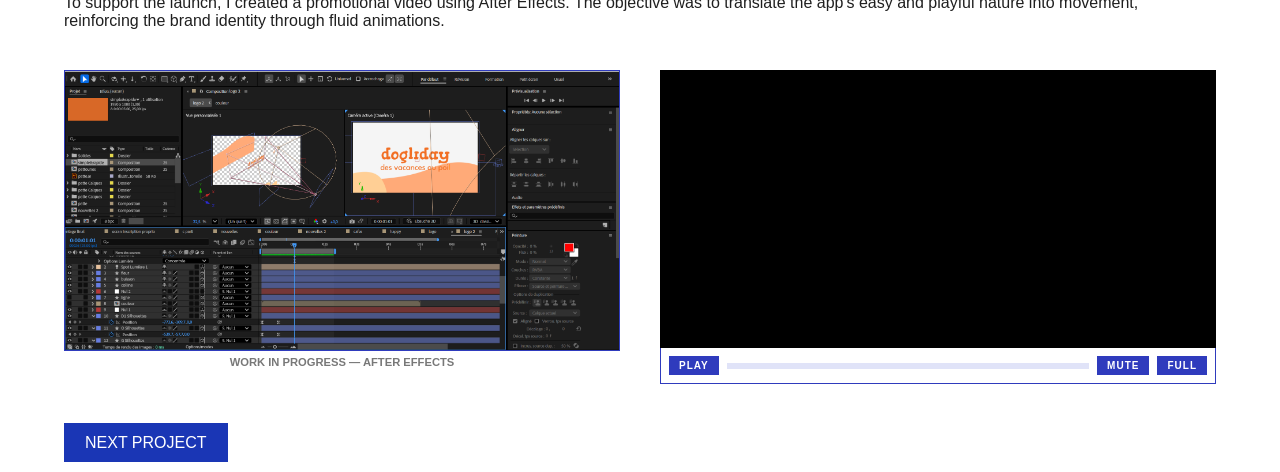
==== commit 64a4f731: "update contenu projets" ====
--- a/dogliday.html
+++ b/dogliday.html
@@ -10,6 +10,13 @@
 <title>Hélène Lecomte – Dogliday Project</title>
 </head>
 <body>
+    <div id="loader">
+  <div class="loader-name"><span style="font-family:'Jacquarda Bastarda 9',serif">H</span>ELENE_LECOMTE</div>
+  <div class="loader-bar-track">
+    <div class="loader-bar-fill"></div>
+  </div>
+  <div class="loader-label">LOADING...</div>
+</div>
 
 <header class="project-header">
   <div class="nav-container">
@@ -58,25 +65,24 @@
 <div class="project-title" style="background-image: url(images/dogliday-preview.png);">
     <h1 style="color: white;">Dogliday</h1>
     <div class="spec-grid">
-                <div class="spec-box2">
-                    <span class="spec-label2">CONTEXT</span>
-                    <p>Independent musicians spend 50% of their time on non-creative tasks. Since 82% of them manage their technical logistics entirely alone, the setup phase becomes a major point of friction, causing a 30% time loss before the first note is even played</p>
-                </div>
-                <div class="spec-box2">
-                    <span class="spec-label2">GOALS</span>
-                    <p>- Automate the sound engineering process for small venues.<br>
-            - Reduce the technical entry barrier for the 76% of bars that struggle to host live music.<br>
-            - Give time back to the artist by streamlining the "Plug-and-Play" experience.</p>
-                </div>
-                <div class="spec-box2">
-                    <span class="spec-label2">DELIVERABLES</span>
-                    <p>- Experience Map: Detailed user journey.<br>
-            - Hardware & App: Modular robot interface and its companion mobile application.<br>
-            - 3D Modeling: High-fidelity prototyping developed in Blender.<br>
-            - Motion Design: Promotional video and interface interactions rendered in After Effects.</p>
-                </div>
-            </div>
-</div>
+        <div class="spec-box2">
+            <span class="spec-label2">CONTEXT</span>
+            <p>Pet owners often face significant anxiety when entrusting their dogs to someone else. Dogliday was created to bridge this emotional gap by providing a reliable digital link between owners and sitters, ensuring that every separation is handled with transparency and peace of mind.</p>
+        </div>
+        <div class="spec-box2">
+            <span class="spec-label2">GOALS</span>
+            <p>- Establish a continuous information flow to reduce owner anxiety.<br>
+               - Simplify the pet-sitting logistics through a centralized dashboard.<br>
+               - Standardize dog health and behavioral records to ensure consistent care across different sitters.</p>
+        </div>
+        <div class="spec-box2">
+            <span class="spec-label2">DELIVERABLES</span>
+            <p>- User Research: Identification of pain points regarding pet separation.<br>
+               - Interactive Prototype: High-fidelity Figma screens for booking and health tracking.<br>
+               - Design System: A scalable UI library focused on reassurance and friendliness.<br>
+               - Motion Design: A promotional video demonstrating the app ecosystem.</p>
+        </div>
+    </div>
 </div>
 
 <div class="project-page">
@@ -85,49 +91,33 @@
     <section class="project-section">
         <div class="text-block">
             <h2>Context & Methodology</h2>
-            <p>Dogliday addresses a powerful emotional challenge: how can you entrust your dog to a loved one without guilt or stress? For this project, the UX focus was primarily on reassurance. The goal was to create a continuous information bridge between the owner and the "dog-sitter" so that separation is no longer a source of anxiety.</p>
+            <p>Dogliday addresses a powerful emotional challenge: how can you entrust your dog to a loved one without guilt or stress? For this project, the UX focus was primarily on reassurance. The goal was to create a continuous information bridge between the owner and the dog-sitter so that separation is no longer a source of anxiety.</p>
         </div>
         <div class="image">
-            <img src="dogliday-hero.png" alt="Dogliday Hero View">
+            <img src="images/dogliday-hero.png" alt="Dogliday Hero View">
         </div>
     </section>
 
     <section class="project-section reverse">
         <div class="text-block">
-            <h2>Ideation & Prototyping: From Paper to Click</h2>
-            <p>My process began with paper wireframes to lay the foundations of navigation without being influenced by aesthetics. These sketches were quickly transposed into low-fidelity prototypes on Figma for user testing. This crucial step allowed us to validate flow clarity (booking, health records) and iterate on the Information Architecture before moving to the high-fidelity phase.</p>
-            
+            <h2>User Insights & Analysis</h2>
+            <p>User research revealed that 65% of owners feel guilty when leaving their pet. The main pain point identified was the lack of real-time updates, which creates a barrier to trust between owners and sitters.</p>
             <div class="spec-grid">
                 <div class="spec-box">
-                    <span class="spec-label">VALIDATION</span>
-                    <p>Testing core user flows early in the process.</p>
-                </div>
-                <div class="spec-box">
-                    <span class="spec-label">ITERATION</span>
-                    <p>Refining IA based on real user feedback.</p>
+                    <span class="spec-label">VERBATIM</span>
+                    <p>"My main fear isn't the sitter's skills, it's the lack of news. I need to know if he ate and if he's happy in real-time."</p>
                 </div>
             </div>
         </div>
         <div class="image">
-            <img src="wireframes-lowfi.png" alt="Paper wireframes and Low-fi Figma">
+             <img src="images/dogliday-analysis.png" alt="Analysis charts">
         </div>
     </section>
 
     <section class="project-section">
-        <div class="text-block">
-            <h2>Design System & Consistency</h2>
-            <p>The major asset of this project is its comprehensive Design System. Every button, icon, and spacing was designed to be scalable, allowing for the addition of new features without ever breaking visual consistency. This ensures a seamless brand identity across all touchpoints.</p>
-        </div>
-        <div class="image">
-            <img src="design-system-library.png" alt="Figma Component Library">
-        </div>
-    </section>
-
-    <section class="project-section reverse">
-        <div class="text-block">
-            <h2>Validation: Final Heuristic Analysis</h2>
-            <p>Once the interfaces were finalized, I subjected the design to a strict heuristic audit based on Norman & Nielsen criteria. This final step validated system status visibility (e.g., dog health notifications) and user control (e.g., easy booking modification). This approach guarantees a frictionless experience, even for novice users.</p>
-        </div>
+    <div class="text-block">
+        <h2>Wireframes & Heuristic Validation</h2>
+        <p>My process began with paper wireframes to lay the foundations of navigation. These sketches were quickly transposed into low-fidelity prototypes for user testing. This allowed us to validate flow clarity and iterate on the Information Architecture before moving to the high-fidelity phase.</p>
         
         <table class="retro-table">
             <thead><tr><th>Heuristic Criterion</th><th>Implementation</th></tr></thead>
@@ -137,25 +127,69 @@
                 <tr><td>Consistency & Standards</td><td>Unified Design System</td></tr>
             </tbody>
         </table>
+    </div>
+
+    <div style="flex: 1; min-width: 0; display: flex; gap: 15px; align-items: flex-start;">
+    <img src="images/dogliday-lowfi.png" alt="Paper wireframes and Low-fi Figma" 
+         style="flex: 2; max-height: 300px; width: auto; object-fit: contain; border: 1px solid #2f3bbd; display: block;">
+    <video src="images/dogliday-test.mp4"
+           autoplay loop muted playsinline
+           style="flex: 1; max-height: 300px; width: auto; object-fit: contain; border: 1px solid #2f3bbd; display: block;">
+    </video>
+</div>
+</section>
+
+    <section class="project-section reverse">
+        <div class="text-block">
+            <h2>UI & Design System</h2>
+            <p>The major asset of this project is its comprehensive Design System. Every button, icon, and spacing was designed to be scalable. The visual identity uses soft curves and a reassuring palette to maintain a seamless brand identity across all touchpoints.</p>
+        </div>
+        <div class="image">
+            <img src="images/design-system-library.png" alt="Figma Component Library">
+        </div>
     </section>
 
-    <section class="project-section full-width">
-        <div class="text-block" style="text-align: center; margin-bottom: 30px;">
-            <h2>Communication & Motion Design</h2>
-            <p>To support the launch, I created a promotional video using Motion Design in After Effects. The objective was to translate the app's "easy and playful" nature into movement, reinforcing the brand identity through fluid and reassuring animations.</p>
-        </div>
-        <div class="gallery">
-            <div class="image"><img src="after-effects-process.png" alt="After Effects Workspace"></div>
-            <div class="image">
-                <div style="background:#eee; width:100%; height:200px; display:flex; align-items:center; justify-content:center; border:1px solid #1a36b5;">
-                    [DOGLIDAY PROMO VIDEO]
+    <section class="project-section">
+    <div class="text-block">
+        <h2>Communication & Motion Design</h2>
+        <p>To support the launch, I created a promotional video using After Effects. The objective was to translate the app's easy and playful nature into movement, reinforcing the brand identity through fluid animations.</p>
+    </div>
+    
+    <div class="project-comparison-wrapper">
+        <div style="flex: 1; min-width: 0; display: flex; flex-direction: column;">
+            <div class="image" style="flex: 1;">
+                <img src="images/dogliday-aftereffects.png" alt="After Effects Workspace" style="width: 100%; height: 100%; object-fit: cover; display: block;">
+            </div>
+            <p style="font-size: 0.7rem; padding: 5px; text-align: center; font-weight: bold; text-transform: uppercase; opacity: 0.6;">Work in progress — After Effects</p>
+        </div>
+
+        <div class="custom-player-container" style="flex: 1; min-width: 0;">
+            <video id="doglidayVideo" class="video-frame" preload="metadata" style="width: 100%; height: auto; display: block; background: #000;">
+                <source src="images/dogliday-pub.mp4#t=0.001" type="video/mp4">
+            </video>
+            <div class="player-controls">
+                <button id="playPauseBtn" class="player-btn">PLAY</button>
+                <div id="progressContainer" class="progress-container">
+                    <div id="progressFill" class="progress-fill"></div>
                 </div>
+                <button id="muteBtn" class="player-btn">MUTE</button>
+                <button id="fullBtn" class="player-btn">FULL</button>
             </div>
         </div>
-    </section>
-
-    <div class="footer-nav" style="margin-top: 50px; text-align: center;">
-        <a href="kissmarrykill.html" class="contact-btn">NEXT PROJECT</a>
+    </div>
+
+    <div id="videoOverlay" class="video-overlay" onclick="closeVideoOverlay(event)">
+        <div class="video-overlay-content">
+            <button class="video-overlay-close" onclick="closeVideoOverlay(event)">✕ CLOSE</button>
+            <video id="overlayVideo" controls>
+                <source src="images/dogliday-pub.mp4" type="video/mp4">
+            </video>
+        </div>
+    </div>
+</section>
+
+    <div class="footer-nav" style="margin-top: 50px;">
+        <a href="kmk.html" class="contact-btn">NEXT PROJECT</a>
     </div>
 
 </main>
--- a/style.css
+++ b/style.css
@@ -9,6 +9,59 @@
   background: #ffffff;
   color: #2f3bbd;
   overflow-x: hidden;
+}
+
+/* ===== LOADER ===== */
+
+#loader {
+  position: fixed;
+  inset: 0;
+  background: #ffffff;
+  z-index: 99999;
+  display: flex;
+  flex-direction: column;
+  align-items: center;
+  justify-content: center;
+  gap: 16px;
+  transition: opacity 0.4s ease;
+}
+
+#loader.hidden {
+  opacity: 0;
+  pointer-events: none;
+}
+
+.loader-name {
+  font-family: Helvetica, sans-serif;
+  font-weight: 900;
+  font-size: 28px;
+  letter-spacing: -2px;
+  color: #2f3bbd;
+}
+
+.loader-bar-track {
+  width: 200px;
+  height: 2px;
+  background: #e0e3f8;
+}
+
+.loader-bar-fill {
+  height: 100%;
+  width: 0%;
+  background: #2f3bbd;
+  animation: load 1s ease forwards;
+}
+
+.loader-label {
+  font-family: monospace;
+  font-size: 11px;
+  color: #2f3bbd;
+  opacity: 0.5;
+  letter-spacing: 2px;
+}
+
+@keyframes load {
+  to { width: 100%; }
 }
 
 p {
@@ -1056,4 +1109,284 @@
   text-transform: uppercase;
   color: #2f3bbd !important;
   opacity: 0.5;
+}
+
+/* Style de l'overlay (Plein écran simulé) */
+.video-overlay {
+    display: none; /* Caché par défaut */
+    position: fixed;
+    inset: 0;
+    background: rgba(255, 255, 255, 0.98); /* Fond blanc presque opaque comme ton site */
+    z-index: 10000;
+    align-items: center;
+    justify-content: center;
+    padding: 5%;
+}
+
+.video-overlay.open {
+    display: flex;
+}
+
+.video-overlay-content {
+    width: 100%;
+    max-width: 1000px;
+    position: relative;
+    border: 2px solid #2f3bbd;
+    background: #000;
+}
+
+.video-overlay-content video {
+    width: 100%;
+    display: block;
+}
+
+.video-overlay-close {
+    position: absolute;
+    top: -40px;
+    right: 0;
+    background: #2f3bbd;
+    color: white;
+    border: none;
+    padding: 5px 15px;
+    font-weight: bold;
+    font-size: 10px;
+    cursor: pointer;
+    letter-spacing: 1px;
+}
+
+.project-comparison-wrapper {
+    display: flex;
+    align-items: flex-start;
+    gap: 40px;
+    margin: 40px 0;
+    width: 100%;
+}
+
+.project-comparison-wrapper > * {
+    flex: 1;
+    min-width: 0; /* crucial : empêche le débordement */
+}
+
+.custom-player-container {
+    flex: 1;
+    max-width: 50%;
+    min-width: 0;
+}
+
+.custom-player-container video {
+    width: 100%;
+    height: auto;
+    display: block;
+    background: #000;
+}
+
+.player-controls {
+    display: flex;
+    align-items: center;
+    gap: 8px;
+    padding: 8px;
+    border: 1px solid #2f3bbd;
+    border-top: none;
+    background: white;
+}
+
+.progress-container {
+    flex: 1;
+    height: 6px;
+    background: #e0e3f8;
+    cursor: pointer;
+}
+
+.progress-fill {
+    height: 100%;
+    width: 0%;
+    background: #2f3bbd;
+}
+
+.player-btn {
+    background: #2f3bbd;
+    color: white;
+    border: none;
+    padding: 4px 10px;
+    font-size: 10px;
+    font-weight: bold;
+    cursor: pointer;
+    letter-spacing: 1px;
+}
+
+.player-btn:hover {
+    background: #1a36b5;
+}
+
+/* --- Archetype Archetype Section --- */
+.archetype-grid {
+    display: flex;
+    gap: 20px;
+    width: 100%;
+    margin-bottom: 60px;
+}
+
+.archetype-card {
+    flex: 1;
+    border: 2px solid #2f3bbd; /* Ton bleu signature */
+    background: #ffffff;
+    display: flex;
+    flex-direction: column;
+    padding: 20px;
+    box-shadow: 6px 6px 0px #f0f2ff; /* Optionnel: petite ombre décalée rétro */
+}
+
+.archetype-header {
+    display: flex;
+    align-items: center;
+    gap: 15px;
+    margin-bottom: 20px;
+    border-bottom: 1px solid #2f3bbd33;
+    padding-bottom: 15px;
+}
+
+.archetype-avatar {
+    width: 50px;
+    height: 50px;
+    border-radius: 50%; /* Image en rond */
+    border: 1px solid #2f3bbd;
+    object-fit: cover;
+}
+
+.archetype-header h3 {
+    font-size: 0.9rem;
+    color: #2f3bbd;
+    font-weight: 900;
+    letter-spacing: 1px;
+    text-transform: uppercase;
+}
+
+.archetype-body {
+    display: flex;
+    flex-direction: column;
+    align-items: center;
+    text-align: center;
+}
+
+.archetype-quote {
+    font-size: 0.95rem;
+    line-height: 1.6;
+    color: #1f1f1f;
+    font-style: italic;
+    margin-bottom: 15px;
+}
+
+.archetype-arrow {
+    font-size: 1.2rem;
+    color: #2f3bbd;
+    margin-bottom: 15px;
+    font-weight: bold;
+}
+
+.archetype-deduction {
+    font-size: 0.85rem;
+    line-height: 1.5;
+    color: #1f1f1f;
+    background: #f0f2ff; /* Fond bleu très clair pour la déduction */
+    padding: 10px;
+    width: 100%;
+}
+
+/* --- Responsive pour mobile --- */
+@media (max-width: 900px) {
+    .archetype-grid {
+        flex-direction: column; /* On empile les cartes sur mobile */
+    }
+}
+
+/* --- Workshop Gallery Grid --- */
+.workshop-gallery-grid {
+    display: flex;
+    gap: 30px; /* Espace entre les deux carrousels */
+    width: 100%;
+}
+
+.carousel-container {
+    flex: 1; /* Chaque carrousel prend la moitié de la largeur */
+    display: flex;
+    flex-direction: column;
+    align-items: center;
+}
+
+.carousel-container h3 {
+    font-size: 0.8rem;
+    color: #2f3bbd;
+    font-weight: 900;
+    letter-spacing: 2px;
+    text-transform: uppercase;
+    margin-bottom: 15px;
+    border-bottom: 1px solid #2f3bbd;
+    padding-bottom: 5px;
+}
+
+/* Le wrapper qui force le ratio A4 Paysage (1.414:1) */
+.carousel-wrapper {
+    position: relative;
+    width: 100%;
+    aspect-ratio: 1.414 / 1; /* Ratio A4 Paysage */
+    border: 2px solid #2f3bbd;
+    background: #f4f4f4;
+    overflow: hidden;
+}
+
+/* Nightmare a une bordure rouge pour marquer le coup (optionnel) */
+.carousel-container.nightmare .carousel-wrapper {
+    border-color: #e74c3c; /* Rouge si tu veux, ou garde ton bleu #2f3bbd */
+}
+.carousel-container.nightmare h3 {
+    color: #e74c3c;
+    border-color: #e74c3c;
+}
+
+.carousel-slides {
+    width: 100%;
+    height: 100%;
+    position: relative;
+}
+
+.carousel-slides img {
+    position: absolute;
+    inset: 0;
+    width: 100%;
+    height: 100%;
+    object-fit: contain; /* Garde l'image entière sans la couper */
+    opacity: 0;
+    transition: opacity 0.3s ease-in-out;
+}
+
+.carousel-slides img.active {
+    opacity: 1;
+}
+
+/* Boutons de contrôle */
+.carousel-btn {
+    position: absolute;
+    top: 50%;
+    transform: translateY(-50%);
+    background: rgba(47, 59, 189, 0.8); /* Ton bleu avec transparence */
+    color: white;
+    border: none;
+    padding: 10px 15px;
+    cursor: pointer;
+    font-size: 1.2rem;
+    z-index: 10;
+}
+
+.carousel-btn.prev { left: 10px; }
+.carousel-btn.next { right: 10px; }
+
+.carousel-btn:hover {
+    background: rgba(26, 54, 181, 1);
+}
+
+/* Responsive pour mobile */
+@media (max-width: 768px) {
+    .workshop-gallery-grid {
+        flex-direction: column;
+    }
 }
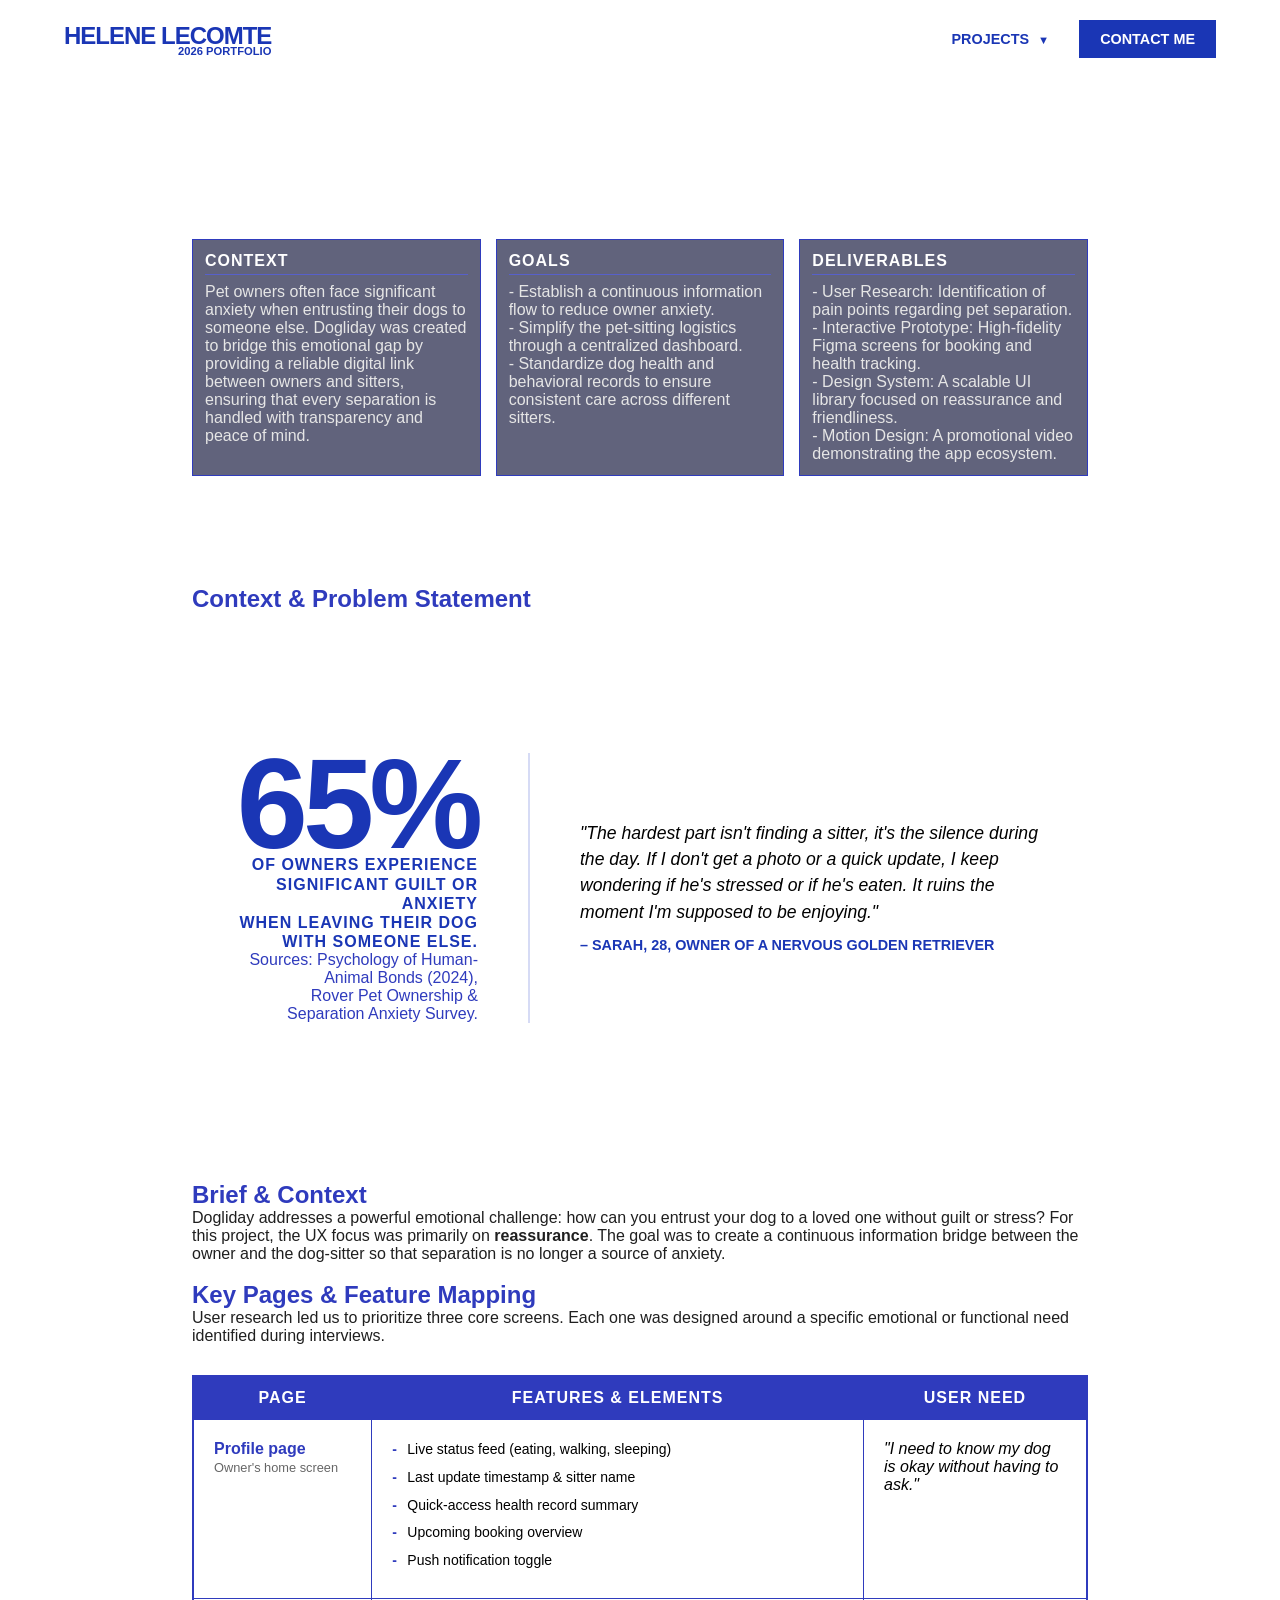
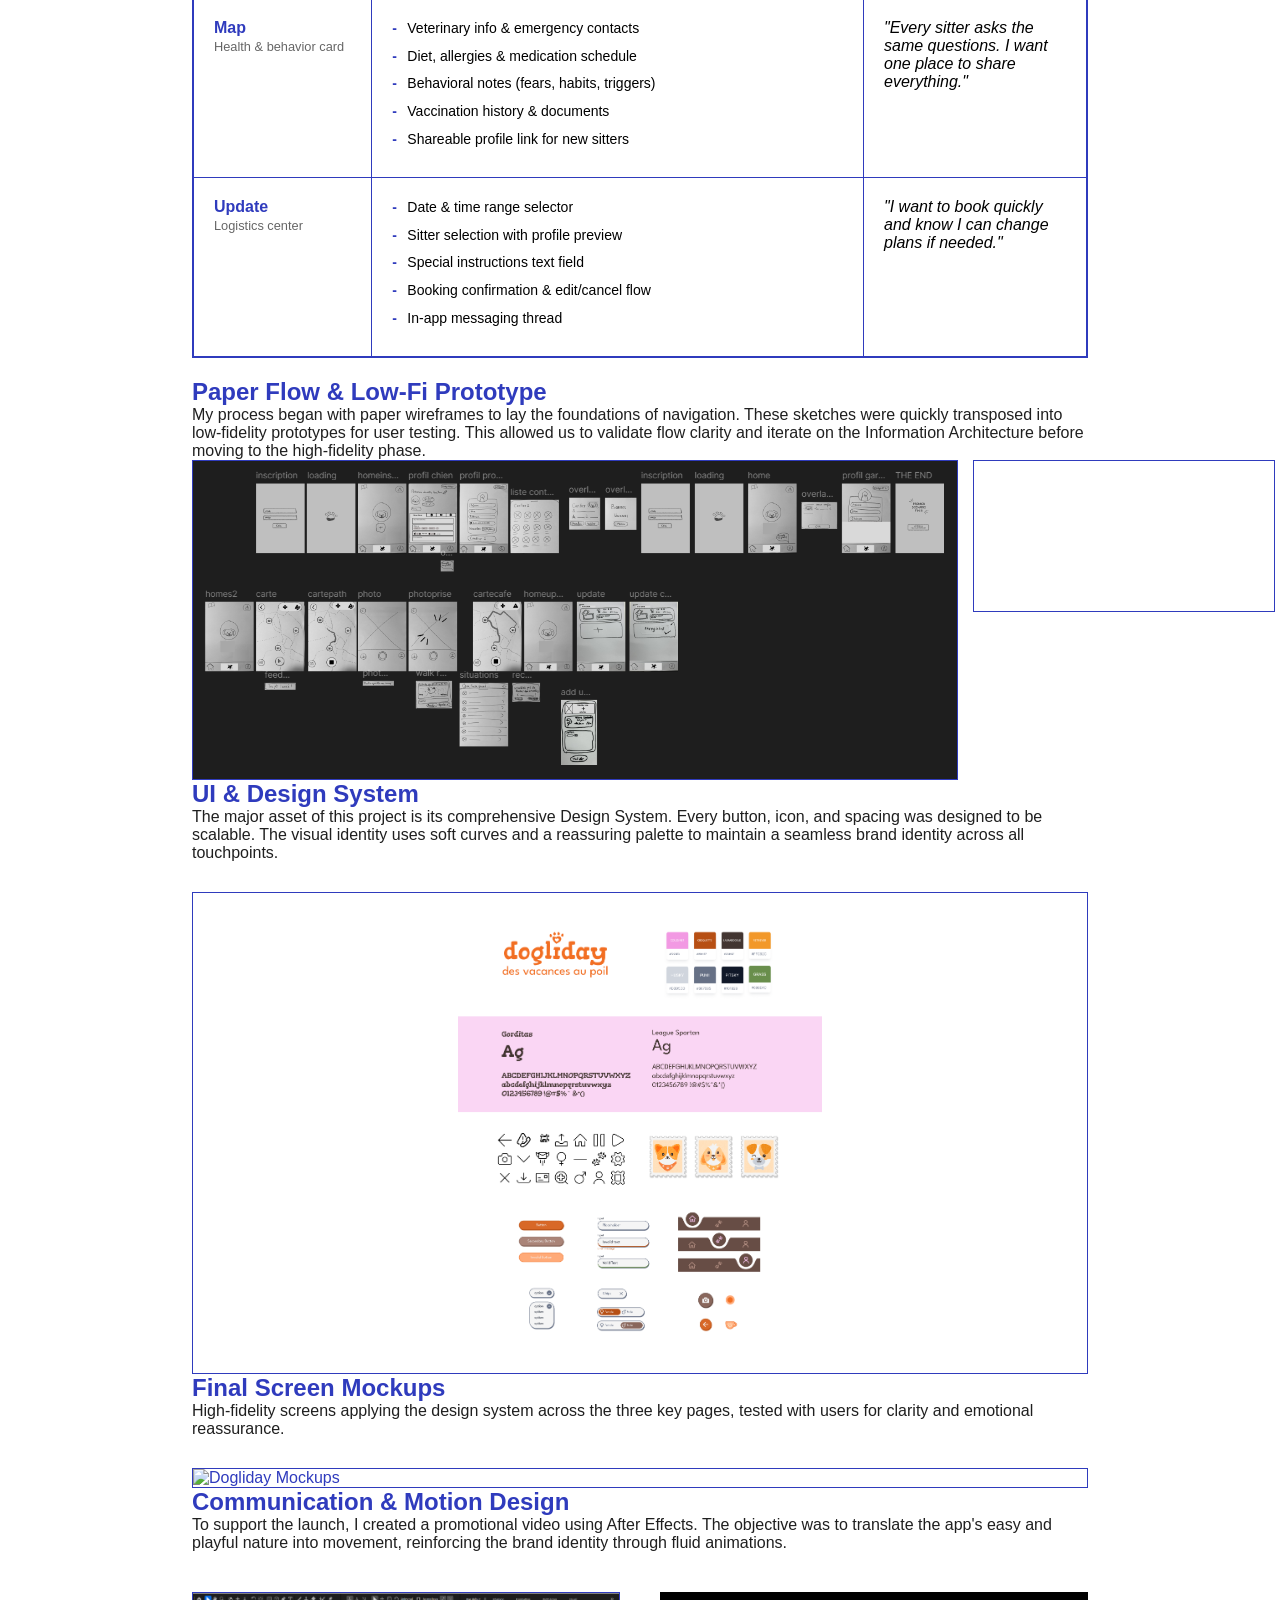
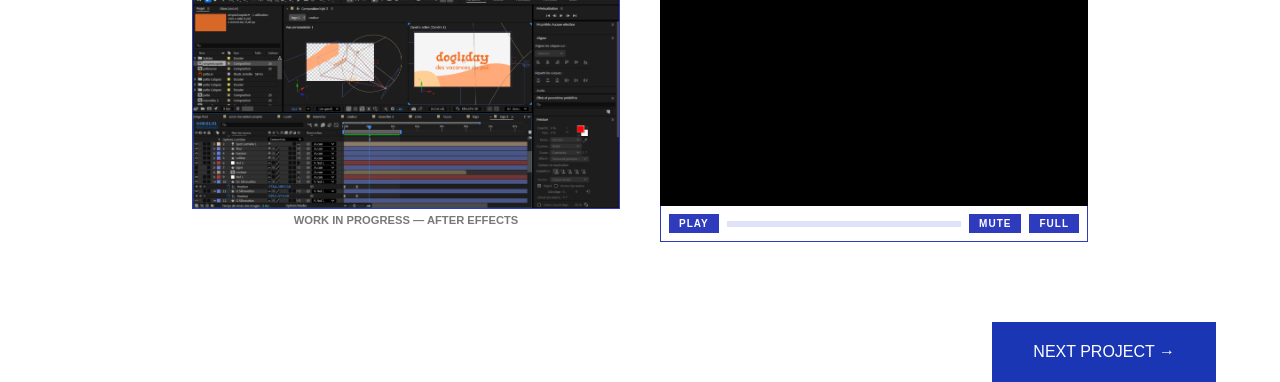
==== commit d1f1e5c3: "presque fini" ====
--- a/dogliday.html
+++ b/dogliday.html
@@ -6,11 +6,12 @@
 <link rel="stylesheet" href="style.css">
 <link rel="preconnect" href="https://fonts.googleapis.com">
 <link rel="preconnect" href="https://fonts.gstatic.com" crossorigin>
-<link href="https://fonts.googleapis.com/css2?family=Jacquarda+Bastarda+9&display=swap" rel="stylesheet">
+<link href="https://fonts.googleapis.com/css2?family=Jacquarda Bastarda+9&display=swap" rel="stylesheet">
 <title>Hélène Lecomte – Dogliday Project</title>
 </head>
 <body>
-    <div id="loader">
+
+<div id="loader">
   <div class="loader-name"><span style="font-family:'Jacquarda Bastarda 9',serif">H</span>ELENE_LECOMTE</div>
   <div class="loader-bar-track">
     <div class="loader-bar-fill"></div>
@@ -25,177 +26,257 @@
       <span class="logo-sub">2026 PORTFOLIO</span>
     </a>
     <nav class="nav-links">
-  <div class="dropdown" id="projectDropdown">
-    <a href="#" onclick="toggleDropdown(event)">PROJECTS <span class="arrow">▼</span></a>
-    <div class="dropdown-menu" id="dropdownMenu">
-        <a href="maestro.html">Maestro</a>
-      <a href="landmark.html">Landmark</a>
-      <a href="dogliday.html" class="active-project">Dogliday</a>
-      <a href="nix.html">NIX</a>
-      <a href="kmk.html">KissMarryKill</a>
-    </div>
-  </div>
-  <a href="javascript:void(0)" class="contact-btn" onclick="openContact()">CONTACT ME</a>
-</nav>
-
-<!-- Overlay Contact -->
-<div class="contact-overlay" id="contactOverlay" onclick="closeContact(event)">
-  <div class="contact-modal">
-    <button class="contact-close" onclick="closeContact()">✕</button>
-    <h2>Let's connect ;)</h2>
-    <p class="contact-sub">Hélène Lecomte — UX/UI Designer</p>
-    <div class="contact-links">
-      <a href="mailto:helenelecomte14@gmail.com" class="contact-link">
-        <span class="contact-icon">✉</span>
-        <span>helenelecomte14@gmail.com</span>
-      </a>
-      <a href="https://www.linkedin.com/in/helene-lecomte-ux/" target="_blank" class="contact-link">
-        <span class="contact-icon">in</span>
-        <span>LinkedIn</span>
-      </a>
-      <a href="cv.pdf" target="_blank" class="contact-link">
-        <span class="contact-icon">✽</span>
-        <span>Curriculum Vitae</span>
-      </a>
-    </div>
-  </div>
-</div>
+      <div class="dropdown" id="projectDropdown">
+        <a href="#" onclick="toggleDropdown(event)">PROJECTS <span class="arrow">▼</span></a>
+        <div class="dropdown-menu" id="dropdownMenu">
+          <a href="maestro.html">Maestro</a>
+          <a href="landmark.html">Landmark</a>
+          <a href="dogliday.html" class="active-project">Dogliday</a>
+          <a href="nix.html">NIX</a>
+          <a href="kmk.html">KissMarryKill</a>
+        </div>
+      </div>
+      <a href="javascript:void(0)" class="contact-btn" onclick="openContact()">CONTACT ME</a>
+    </nav>
+  </div>
+
+  <div class="contact-overlay" id="contactOverlay" onclick="closeContact(event)">
+    <div class="contact-modal">
+      <button class="contact-close" onclick="closeContact()">✕</button>
+      <h2>Let's connect ;)</h2>
+      <p class="contact-sub">Hélène Lecomte — UX/UI Designer</p>
+      <div class="contact-links">
+        <a href="mailto:helenelecomte14@gmail.com" class="contact-link">
+          <span class="contact-icon">✉</span>
+          <span>helenelecomte14@gmail.com</span>
+        </a>
+        <a href="https://www.linkedin.com/in/helene-lecomte-ux/" target="_blank" class="contact-link">
+          <span class="contact-icon">in</span>
+          <span>LinkedIn</span>
+        </a>
+        <a href="cv.pdf" target="_blank" class="contact-link">
+          <span class="contact-icon">✽</span>
+          <span>Curriculum Vitae</span>
+        </a>
+      </div>
+    </div>
+  </div>
 </header>
 
 <div class="project-title" style="background-image: url(images/dogliday-preview.png);">
-    <h1 style="color: white;">Dogliday</h1>
-    <div class="spec-grid">
-        <div class="spec-box2">
-            <span class="spec-label2">CONTEXT</span>
-            <p>Pet owners often face significant anxiety when entrusting their dogs to someone else. Dogliday was created to bridge this emotional gap by providing a reliable digital link between owners and sitters, ensuring that every separation is handled with transparency and peace of mind.</p>
-        </div>
-        <div class="spec-box2">
-            <span class="spec-label2">GOALS</span>
-            <p>- Establish a continuous information flow to reduce owner anxiety.<br>
-               - Simplify the pet-sitting logistics through a centralized dashboard.<br>
-               - Standardize dog health and behavioral records to ensure consistent care across different sitters.</p>
-        </div>
-        <div class="spec-box2">
-            <span class="spec-label2">DELIVERABLES</span>
-            <p>- User Research: Identification of pain points regarding pet separation.<br>
-               - Interactive Prototype: High-fidelity Figma screens for booking and health tracking.<br>
-               - Design System: A scalable UI library focused on reassurance and friendliness.<br>
-               - Motion Design: A promotional video demonstrating the app ecosystem.</p>
-        </div>
-    </div>
+  <h1 style="color: white;">Dogliday</h1>
+  <div class="spec-grid">
+    <div class="spec-box2">
+      <span class="spec-label2">CONTEXT</span>
+      <p>Pet owners often face significant anxiety when entrusting their dogs to someone else. Dogliday was created to bridge this emotional gap by providing a reliable digital link between owners and sitters, ensuring that every separation is handled with transparency and peace of mind.</p>
+    </div>
+    <div class="spec-box2">
+      <span class="spec-label2">GOALS</span>
+      <p>- Establish a continuous information flow to reduce owner anxiety.<br>
+         - Simplify the pet-sitting logistics through a centralized dashboard.<br>
+         - Standardize dog health and behavioral records to ensure consistent care across different sitters.</p>
+    </div>
+    <div class="spec-box2">
+      <span class="spec-label2">DELIVERABLES</span>
+      <p>- User Research: Identification of pain points regarding pet separation.<br>
+         - Interactive Prototype: High-fidelity Figma screens for booking and health tracking.<br>
+         - Design System: A scalable UI library focused on reassurance and friendliness.<br>
+         - Motion Design: A promotional video demonstrating the app ecosystem.</p>
+    </div>
+  </div>
 </div>
 
 <div class="project-page">
 <main class="project-container">
 
-    <section class="project-section">
-        <div class="text-block">
-            <h2>Context & Methodology</h2>
-            <p>Dogliday addresses a powerful emotional challenge: how can you entrust your dog to a loved one without guilt or stress? For this project, the UX focus was primarily on reassurance. The goal was to create a continuous information bridge between the owner and the dog-sitter so that separation is no longer a source of anxiety.</p>
-        </div>
-        <div class="image">
-            <img src="images/dogliday-hero.png" alt="Dogliday Hero View">
-        </div>
-    </section>
-
-    <section class="project-section reverse">
-        <div class="text-block">
-            <h2>User Insights & Analysis</h2>
-            <p>User research revealed that 65% of owners feel guilty when leaving their pet. The main pain point identified was the lack of real-time updates, which creates a barrier to trust between owners and sitters.</p>
-            <div class="spec-grid">
-                <div class="spec-box">
-                    <span class="spec-label">VERBATIM</span>
-                    <p>"My main fear isn't the sitter's skills, it's the lack of news. I need to know if he ate and if he's happy in real-time."</p>
+  <!-- ===== 1. STAT IMPACTANTE ===== -->
+  <section class="project-section">
+        
+    <div class="text-block">
+        <h2>Context & Problem Statement</h2>
+    </div>
+
+    <section class="analysis-impact-section">
+        <div class="impact-container">
+            <div class="impact-stat">
+                <span class="stat-number">65%</span>
+                <p class="stat-label">
+                    of owners experience <b>significant guilt or anxiety</b> <br>
+                    when leaving their dog with someone else.
+                </p>
+                <div class="stat-sources">
+                    Sources: Psychology of Human-Animal Bonds (2024), <br> 
+                    Rover Pet Ownership & Separation Anxiety Survey.
                 </div>
             </div>
-        </div>
-        <div class="image">
-             <img src="images/dogliday-analysis.png" alt="Analysis charts">
+
+            <div class="vertical-divider"></div>
+
+            <div class="impact-testimonial">
+                <div class="testimonial-content">
+                    <blockquote class="quote">
+                        "The hardest part isn't finding a sitter, it's the silence during the day. If I don't get a photo or a quick update, I keep wondering if he's stressed or if he's eaten. It ruins the moment I'm supposed to be enjoying."
+                        <cite>– Sarah, 28, owner of a nervous Golden Retriever</cite>
+                    </blockquote>
+                </div>
+            </div>
         </div>
     </section>
-
-    <section class="project-section">
-    <div class="text-block">
-        <h2>Wireframes & Heuristic Validation</h2>
-        <p>My process began with paper wireframes to lay the foundations of navigation. These sketches were quickly transposed into low-fidelity prototypes for user testing. This allowed us to validate flow clarity and iterate on the Information Architecture before moving to the high-fidelity phase.</p>
-        
-        <table class="retro-table">
-            <thead><tr><th>Heuristic Criterion</th><th>Implementation</th></tr></thead>
-            <tbody>
-                <tr><td>Visibility of System Status</td><td>Real-time health alerts</td></tr>
-                <tr><td>User Control & Freedom</td><td>Easy booking edits/cancel</td></tr>
-                <tr><td>Consistency & Standards</td><td>Unified Design System</td></tr>
-            </tbody>
-        </table>
+</section>
+<br>
+  <!-- ===== 2. BRIEF ===== -->
+  <section class="project-section">
+    <div class="text-block">
+      <h2>Brief & Context</h2>
+      <p>Dogliday addresses a powerful emotional challenge: how can you entrust your dog to a loved one without guilt or stress? For this project, the UX focus was primarily on <strong>reassurance</strong>. The goal was to create a continuous information bridge between the owner and the dog-sitter so that separation is no longer a source of anxiety.</p>
+    </div>
+  </section>
+<br>
+  <!-- ===== 3. TABLEAU DES 3 PAGES CLÉS ===== -->
+  <section class="project-section-vertical">
+    <div class="text-block" style="margin-bottom: 30px;">
+      <h2>Key Pages & Feature Mapping</h2>
+      <p>User research led us to prioritize three core screens. Each one was designed around a specific emotional or functional need identified during interviews.</p>
+    </div>
+
+    <table class="retro-table feature-table">
+      <thead>
+        <tr>
+          <th style="width: 20%;">PAGE</th>
+          <th>FEATURES & ELEMENTS</th>
+          <th style="width: 25%;">USER NEED</th>
+        </tr>
+      </thead>
+      <tbody>
+        <tr>
+          <td><strong style="color:#2f3bbd;">Profile page</strong><br><span style="font-size:0.8rem; opacity:0.6;">Owner's home screen</span></td>
+          <td>
+            <ul>
+              <li>Live status feed (eating, walking, sleeping)</li>
+              <li>Last update timestamp & sitter name</li>
+              <li>Quick-access health record summary</li>
+              <li>Upcoming booking overview</li>
+              <li>Push notification toggle</li>
+            </ul>
+          </td>
+          <td><em>"I need to know my dog is okay without having to ask."</em></td>
+        </tr>
+        <tr>
+          <td><strong style="color:#2f3bbd;">Map</strong><br><span style="font-size:0.8rem; opacity:0.6;">Health & behavior card</span></td>
+          <td>
+            <ul>
+              <li>Veterinary info & emergency contacts</li>
+              <li>Diet, allergies & medication schedule</li>
+              <li>Behavioral notes (fears, habits, triggers)</li>
+              <li>Vaccination history & documents</li>
+              <li>Shareable profile link for new sitters</li>
+            </ul>
+          </td>
+          <td><em>"Every sitter asks the same questions. I want one place to share everything."</em></td>
+        </tr>
+        <tr>
+          <td><strong style="color:#2f3bbd;">Update</strong><br><span style="font-size:0.8rem; opacity:0.6;">Logistics center</span></td>
+          <td>
+            <ul>
+              <li>Date & time range selector</li>
+              <li>Sitter selection with profile preview</li>
+              <li>Special instructions text field</li>
+              <li>Booking confirmation & edit/cancel flow</li>
+              <li>In-app messaging thread</li>
+            </ul>
+          </td>
+          <td><em>"I want to book quickly and know I can change plans if needed."</em></td>
+        </tr>
+      </tbody>
+    </table>
+  </section>
+
+  <!-- ===== 4. WIREFRAMES PAPIER + VIDÉO ===== -->
+  <section class="project-section">
+    <div class="text-block">
+      <h2>Paper Flow & Low-Fi Prototype</h2>
+      <p>My process began with paper wireframes to lay the foundations of navigation. These sketches were quickly transposed into low-fidelity prototypes for user testing. This allowed us to validate flow clarity and iterate on the Information Architecture before moving to the high-fidelity phase.</p>
     </div>
 
     <div style="flex: 1; min-width: 0; display: flex; gap: 15px; align-items: flex-start;">
-    <img src="images/dogliday-lowfi.png" alt="Paper wireframes and Low-fi Figma" 
-         style="flex: 2; max-height: 300px; width: auto; object-fit: contain; border: 1px solid #2f3bbd; display: block;">
-    <video src="images/dogliday-test.mp4"
-           autoplay loop muted playsinline
-           style="flex: 1; max-height: 300px; width: auto; object-fit: contain; border: 1px solid #2f3bbd; display: block;">
-    </video>
-</div>
-</section>
-
-    <section class="project-section reverse">
-        <div class="text-block">
-            <h2>UI & Design System</h2>
-            <p>The major asset of this project is its comprehensive Design System. Every button, icon, and spacing was designed to be scalable. The visual identity uses soft curves and a reassuring palette to maintain a seamless brand identity across all touchpoints.</p>
-        </div>
-        <div class="image">
-            <img src="images/design-system-library.png" alt="Figma Component Library">
-        </div>
-    </section>
-
-    <section class="project-section">
-    <div class="text-block">
-        <h2>Communication & Motion Design</h2>
-        <p>To support the launch, I created a promotional video using After Effects. The objective was to translate the app's easy and playful nature into movement, reinforcing the brand identity through fluid animations.</p>
-    </div>
-    
+      <img src="images/dogliday-lowfi.png" alt="Paper wireframes and Low-fi Figma"
+           style="flex: 2; max-height: 320px; width: auto; object-fit: contain; border: 1px solid #2f3bbd; display: block;">
+      <video src="images/dogliday-test.mp4"
+             autoplay loop muted playsinline
+             style="flex: 1; max-height: 320px; width: auto; object-fit: contain; border: 1px solid #2f3bbd; display: block;">
+      </video>
+    </div>
+  </section>
+
+  <!-- ===== 5. UI & DESIGN SYSTEM ===== -->
+  <section class="project-section-vertical">
+    <div class="text-block" style="margin-bottom: 30px;">
+      <h2>UI & Design System</h2>
+      <p>The major asset of this project is its comprehensive Design System. Every button, icon, and spacing was designed to be scalable. The visual identity uses soft curves and a reassuring palette to maintain a seamless brand identity across all touchpoints.</p>
+    </div>
+    <div style="border: 1px solid #2f3bbd; overflow: hidden;">
+      <img src="images/dogliday-designsystem.png" alt="Figma Component Library"
+           style="width: 100%; height: auto; max-height: 480px; object-fit: contain; display: block;">
+    </div>
+  </section>
+
+  <!-- ===== 6. MOCKUPS ===== -->
+  <section class="project-section-vertical">
+    <div class="text-block" style="margin-bottom: 30px;">
+      <h2>Final Screen Mockups</h2>
+      <p>High-fidelity screens applying the design system across the three key pages, tested with users for clarity and emotional reassurance.</p>
+    </div>
+    <div style="border: 1px solid #2f3bbd; overflow: hidden;">
+      <img src="images/dogliday-hero.png" alt="Dogliday Mockups"
+           style="width: 100%; height: auto; max-height: 500px; object-fit: contain; display: block;">
+    </div>
+  </section>
+
+  <!-- ===== 7. MOTION DESIGN ===== -->
+  <section class="project-section">
+    <div class="text-block">
+      <h2>Communication & Motion Design</h2>
+      <p>To support the launch, I created a promotional video using After Effects. The objective was to translate the app's easy and playful nature into movement, reinforcing the brand identity through fluid animations.</p>
+    </div>
+
     <div class="project-comparison-wrapper">
-        <div style="flex: 1; min-width: 0; display: flex; flex-direction: column;">
-            <div class="image" style="flex: 1;">
-                <img src="images/dogliday-aftereffects.png" alt="After Effects Workspace" style="width: 100%; height: 100%; object-fit: cover; display: block;">
-            </div>
-            <p style="font-size: 0.7rem; padding: 5px; text-align: center; font-weight: bold; text-transform: uppercase; opacity: 0.6;">Work in progress — After Effects</p>
-        </div>
-
-        <div class="custom-player-container" style="flex: 1; min-width: 0;">
-            <video id="doglidayVideo" class="video-frame" preload="metadata" style="width: 100%; height: auto; display: block; background: #000;">
-                <source src="images/dogliday-pub.mp4#t=0.001" type="video/mp4">
-            </video>
-            <div class="player-controls">
-                <button id="playPauseBtn" class="player-btn">PLAY</button>
-                <div id="progressContainer" class="progress-container">
-                    <div id="progressFill" class="progress-fill"></div>
-                </div>
-                <button id="muteBtn" class="player-btn">MUTE</button>
-                <button id="fullBtn" class="player-btn">FULL</button>
-            </div>
-        </div>
+      <div style="flex: 1; min-width: 0; display: flex; flex-direction: column;">
+        <div class="image" style="flex: 1;">
+          <img src="images/dogliday-aftereffects.png" alt="After Effects Workspace" style="width: 100%; height: 100%; object-fit: cover; display: block;">
+        </div>
+        <p style="font-size: 0.7rem; padding: 5px; text-align: center; font-weight: bold; text-transform: uppercase; opacity: 0.6;">Work in progress — After Effects</p>
+      </div>
+
+      <div class="custom-player-container" style="flex: 1; min-width: 0;">
+        <video id="doglidayVideo" class="video-frame" preload="metadata" style="width: 100%; height: auto; display: block; background: #000;">
+          <source src="images/dogliday-pub.mp4#t=0.001" type="video/mp4">
+        </video>
+        <div class="player-controls">
+          <button id="playPauseBtn" class="player-btn">PLAY</button>
+          <div id="progressContainer" class="progress-container">
+            <div id="progressFill" class="progress-fill"></div>
+          </div>
+          <button id="muteBtn" class="player-btn">MUTE</button>
+          <button id="fullBtn" class="player-btn">FULL</button>
+        </div>
+      </div>
     </div>
 
     <div id="videoOverlay" class="video-overlay" onclick="closeVideoOverlay(event)">
-        <div class="video-overlay-content">
-            <button class="video-overlay-close" onclick="closeVideoOverlay(event)">✕ CLOSE</button>
-            <video id="overlayVideo" controls>
-                <source src="images/dogliday-pub.mp4" type="video/mp4">
-            </video>
-        </div>
-    </div>
-</section>
-
-    <div class="footer-nav" style="margin-top: 50px;">
-        <a href="kmk.html" class="contact-btn">NEXT PROJECT</a>
-    </div>
+      <div class="video-overlay-content">
+        <button class="video-overlay-close" onclick="closeVideoOverlay(event)">✕ CLOSE</button>
+        <video id="overlayVideo" controls>
+          <source src="images/dogliday-pub.mp4" type="video/mp4">
+        </video>
+      </div>
+    </div>
+  </section>
+
+  <a href="nix.html" class="next-btn">NEXT PROJECT →</a>
 
 </main>
 </div>
 
 <script src="script.js"></script>
-    
 </body>
 </html>
--- a/style.css
+++ b/style.css
@@ -484,7 +484,7 @@
 }
 
 .project-page {
-  padding: 20px 5%;
+  padding: 20px 15%;
 }
 
 /* Container des encarts */
@@ -530,7 +530,8 @@
     flex: 1;
     border: 1px solid #2f3bbd; /* Ton bleu */
     padding: 12px;
-    background: #00000079;
+    background: #1a1c40af;
+    backdrop-filter: blur(4px);
     transition: transform 0.2s ease;
 }
 
@@ -568,7 +569,7 @@
 }
 
 .project-title {
-  padding: 5%;
+  padding: 5% 15%;
   background-repeat: no-repeat;
   background-position: center;
   background-size: cover;
@@ -912,6 +913,7 @@
     appearance: none;
     cursor: ew-resize;
     z-index: 10;
+    opacity: 0;
 }
 
 .slider-line {
@@ -930,12 +932,20 @@
     top: 50%;
     left: 50%;
     transform: translate(-50%, -50%);
-    width: 40px;
-    height: 40px;
+    width: 50px;
+    height: 50px;
     background: #2f3bbd;
     border-radius: 50%;
     z-index: 6;
     pointer-events: none;
+    display: flex;
+    align-items: center;
+    justify-content: center;
+    color: white;
+    font-size: 12px;
+    font-weight: bold;
+    letter-spacing: 2px;
+    user-select: none;
 }
 
 .project-comparison-wrapper {
@@ -1389,4 +1399,68 @@
     .workshop-gallery-grid {
         flex-direction: column;
     }
+}
+
+.nix-gallery .gallery-item img {
+    height: auto;
+    max-height: 400px;
+    object-fit: contain;
+}
+
+/* SITE FOOTER */
+.site-footer {
+    width: 100%;
+    padding: 40px 0;
+    margin-top: 80px;
+    border-top: 2px solid #2f3bbd; /* Ta bordure bleue signature */
+    background-color: #ffffff;
+}
+
+.footer-inner {
+    max-width: 1200px;
+    margin: 0 auto;
+    padding: 0 20px;
+    display: flex;
+    justify-content: center; /* Centre le contenu horizontalement */
+    align-items: center;
+    gap: 15px; /* Espace entre le nom, le tiret et le lien */
+}
+
+.footer-name {
+    font-size: 0.8rem;
+    font-weight: bold;
+    color: #2f3bbd;
+    text-transform: uppercase;
+    letter-spacing: 1px;
+}
+
+.footer-sep {
+    color: #2f3bbd;
+    opacity: 0.5;
+}
+
+.footer-link {
+    font-size: 0.8rem;
+    color: #2f3bbd;
+    text-decoration: none;
+    text-transform: uppercase;
+    transition: opacity 0.2s ease;
+}
+
+.footer-link:hover {
+    text-decoration: underline;
+    opacity: 0.7;
+}
+
+/* RESPONSIVE */
+@media (max-width: 600px) {
+    .footer-inner {
+        flex-direction: column; /* Empile les éléments sur mobile */
+        gap: 10px;
+        text-align: center;
+    }
+    
+    .footer-sep {
+        display: none; /* Cache le tiret sur mobile pour un look plus propre */
+    }
 }
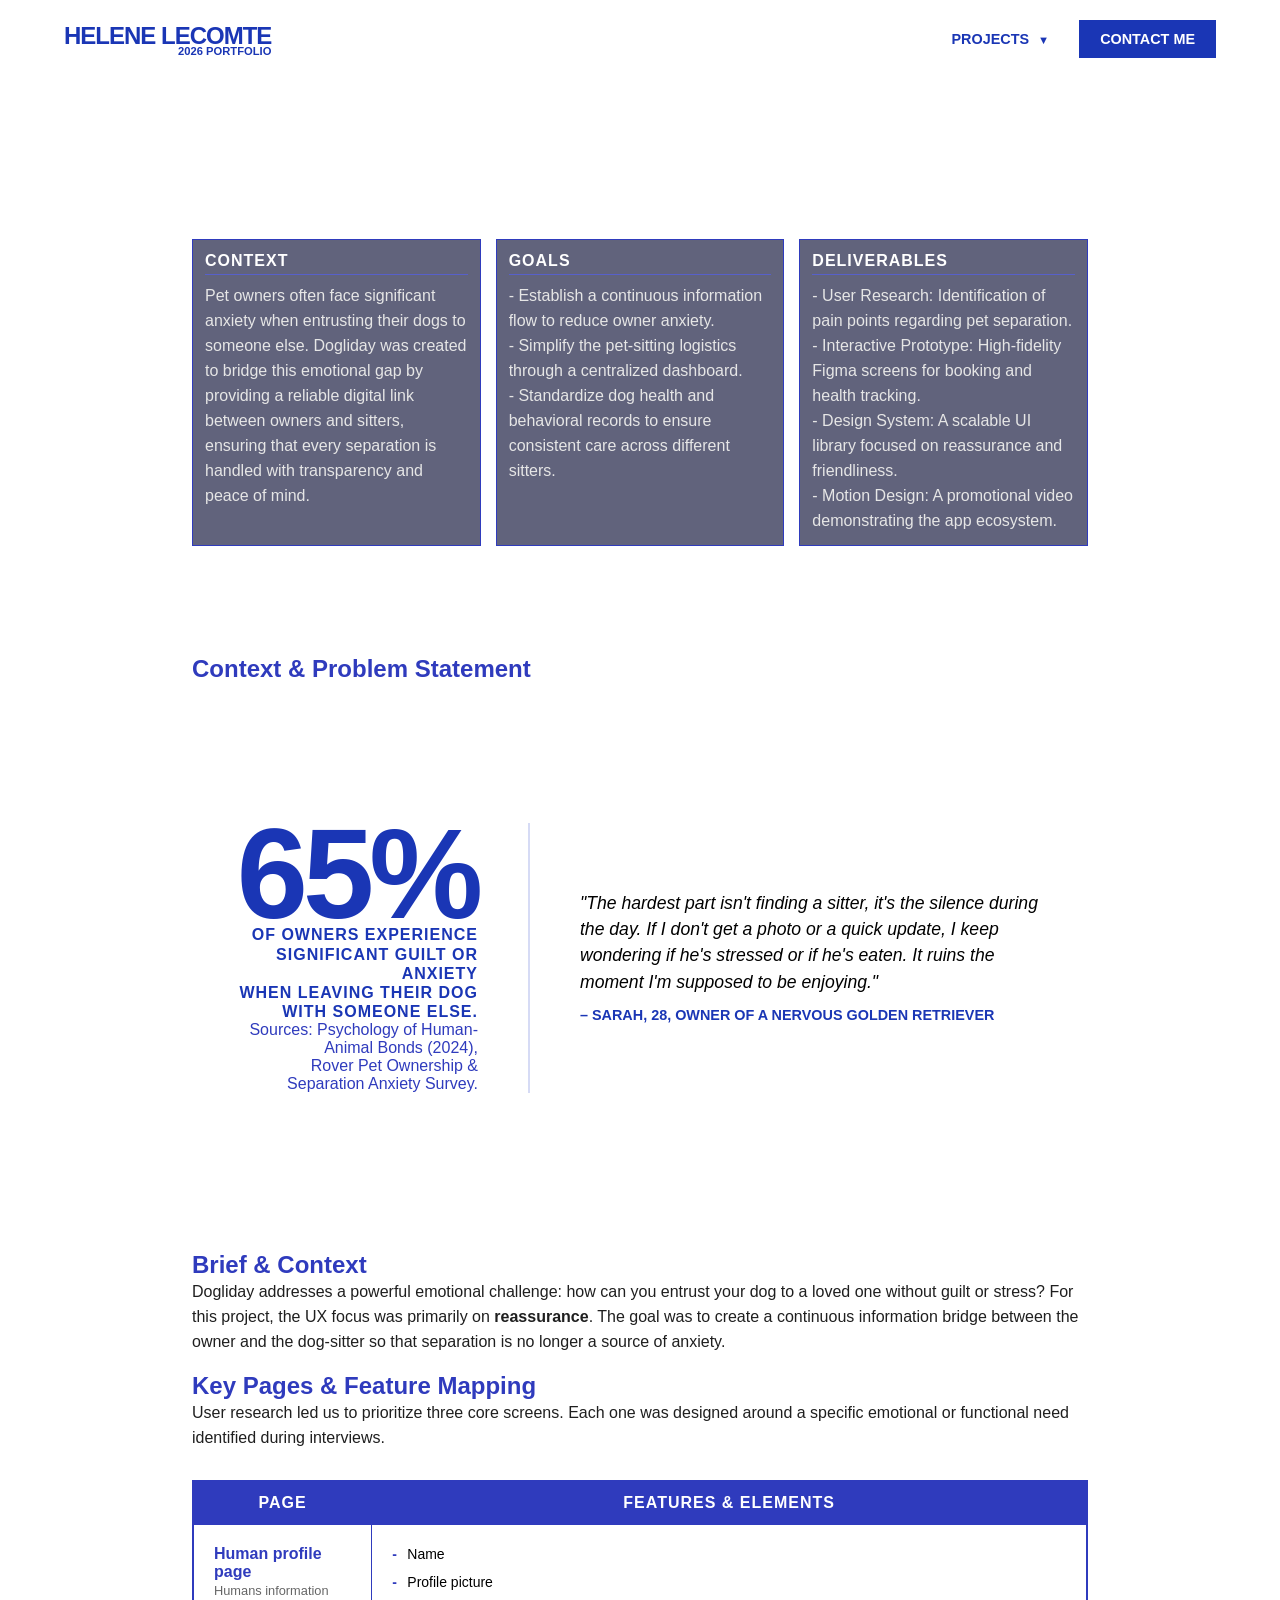
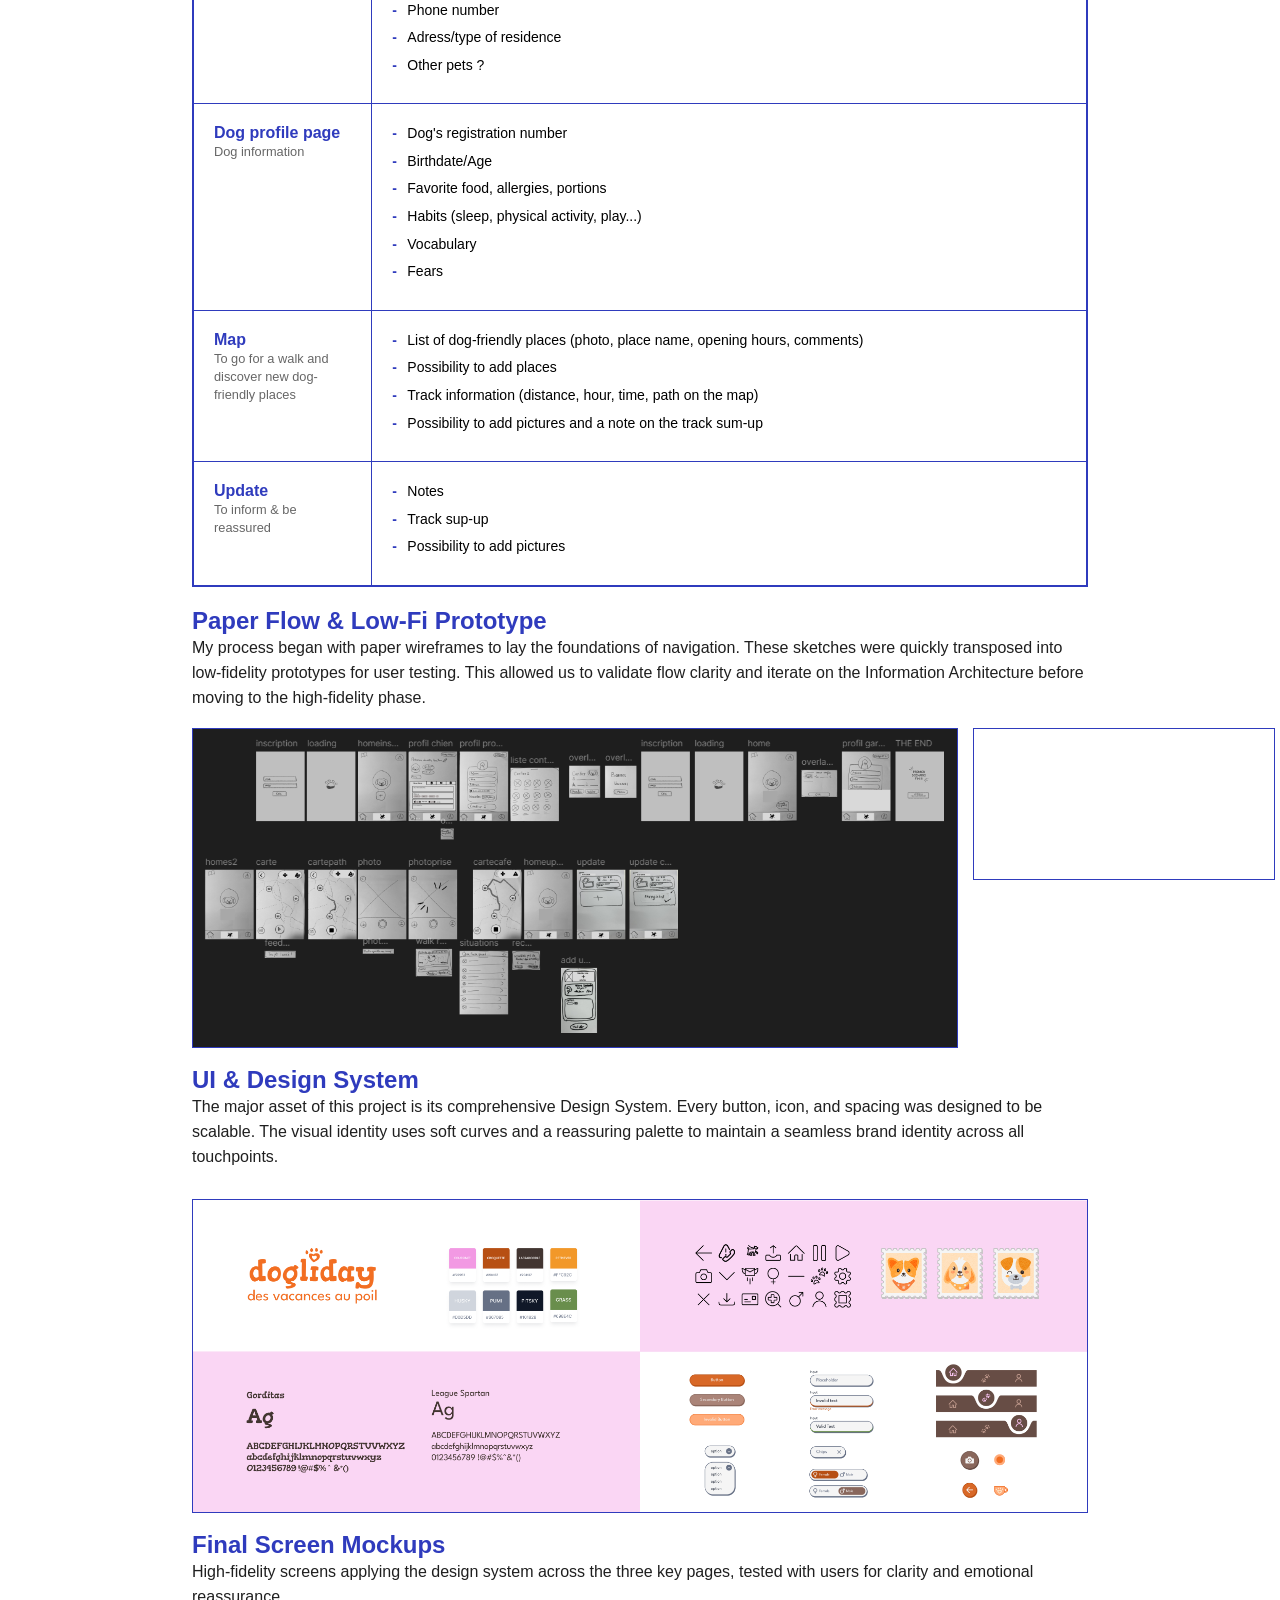
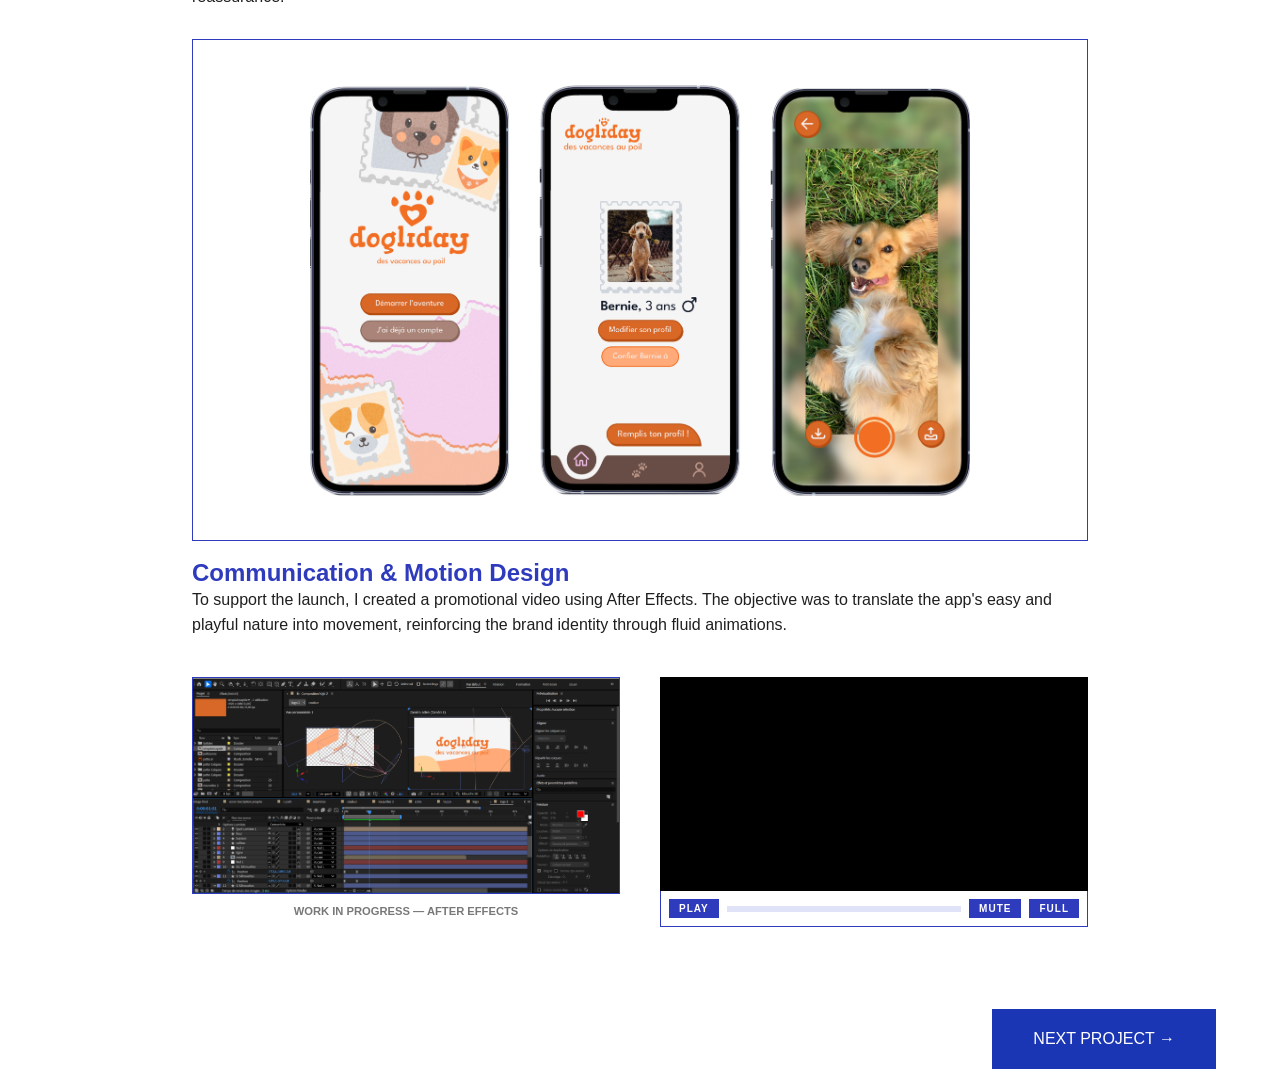
==== commit 9bb04a8e: "finiiiii" ====
--- a/dogliday.html
+++ b/dogliday.html
@@ -10,6 +10,14 @@
 <title>Hélène Lecomte – Dogliday Project</title>
 </head>
 <body>
+  <div id="mobile-warning">
+  <div class="warning-content">
+    <div class="warning-icon">💻</div>
+    <h1>Best experienced on desktop</h1>
+    <p>This portfolio features complex layouts and interactive retro elements designed for larger screens.</p>
+    <p class="handmade-note">Please switch to a computer for the full experience.</p>
+  </div>
+</div>
 
 <div id="loader">
   <div class="loader-name"><span style="font-family:'Jacquarda Bastarda 9',serif">H</span>ELENE_LECOMTE</div>
@@ -144,48 +152,54 @@
         <tr>
           <th style="width: 20%;">PAGE</th>
           <th>FEATURES & ELEMENTS</th>
-          <th style="width: 25%;">USER NEED</th>
         </tr>
       </thead>
       <tbody>
         <tr>
-          <td><strong style="color:#2f3bbd;">Profile page</strong><br><span style="font-size:0.8rem; opacity:0.6;">Owner's home screen</span></td>
-          <td>
-            <ul>
-              <li>Live status feed (eating, walking, sleeping)</li>
-              <li>Last update timestamp & sitter name</li>
-              <li>Quick-access health record summary</li>
-              <li>Upcoming booking overview</li>
-              <li>Push notification toggle</li>
-            </ul>
-          </td>
-          <td><em>"I need to know my dog is okay without having to ask."</em></td>
-        </tr>
-        <tr>
-          <td><strong style="color:#2f3bbd;">Map</strong><br><span style="font-size:0.8rem; opacity:0.6;">Health & behavior card</span></td>
-          <td>
-            <ul>
-              <li>Veterinary info & emergency contacts</li>
-              <li>Diet, allergies & medication schedule</li>
-              <li>Behavioral notes (fears, habits, triggers)</li>
-              <li>Vaccination history & documents</li>
-              <li>Shareable profile link for new sitters</li>
-            </ul>
-          </td>
-          <td><em>"Every sitter asks the same questions. I want one place to share everything."</em></td>
-        </tr>
-        <tr>
-          <td><strong style="color:#2f3bbd;">Update</strong><br><span style="font-size:0.8rem; opacity:0.6;">Logistics center</span></td>
-          <td>
-            <ul>
-              <li>Date & time range selector</li>
-              <li>Sitter selection with profile preview</li>
-              <li>Special instructions text field</li>
-              <li>Booking confirmation & edit/cancel flow</li>
-              <li>In-app messaging thread</li>
-            </ul>
-          </td>
-          <td><em>"I want to book quickly and know I can change plans if needed."</em></td>
+          <td><strong style="color:#2f3bbd;">Human profile page</strong><br><span style="font-size:0.8rem; opacity:0.6;">Humans information</span></td>
+          <td>
+            <ul>
+              <li>Name</li>
+              <li>Profile picture</li>
+              <li>Phone number</li>
+              <li>Adress/type of residence</li>
+              <li>Other pets ?</li>
+            </ul>
+          </td>
+        </tr>
+        <tr>
+          <td><strong style="color:#2f3bbd;">Dog profile page</strong><br><span style="font-size:0.8rem; opacity:0.6;">Dog information</span></td>
+          <td>
+            <ul>
+              <li>Dog's registration number</li>
+              <li>Birthdate/Age</li>
+              <li>Favorite food, allergies, portions</li>
+              <li>Habits (sleep, physical activity, play...)</li>
+              <li>Vocabulary</li>
+              <li>Fears</li>
+            </ul>
+          </td>
+        </tr>
+        <tr>
+          <td><strong style="color:#2f3bbd;">Map</strong><br><span style="font-size:0.8rem; opacity:0.6;">To go for a walk and discover new dog-friendly places</span></td>
+          <td>
+            <ul>
+              <li>List of dog-friendly places (photo, place name, opening hours, comments)</li>
+              <li>Possibility to add places</li>
+              <li>Track information (distance, hour, time, path on the map)</li>
+              <li>Possibility to add pictures and a note on the track sum-up</li>
+            </ul>
+          </td>
+        </tr>
+        <tr>
+          <td><strong style="color:#2f3bbd;">Update</strong><br><span style="font-size:0.8rem; opacity:0.6;">To inform & be reassured</span></td>
+          <td>
+            <ul>
+              <li>Notes</li>
+              <li>Track sup-up</li>
+              <li>Possibility to add pictures</li>
+            </ul>
+          </td>
         </tr>
       </tbody>
     </table>
@@ -197,7 +211,7 @@
       <h2>Paper Flow & Low-Fi Prototype</h2>
       <p>My process began with paper wireframes to lay the foundations of navigation. These sketches were quickly transposed into low-fidelity prototypes for user testing. This allowed us to validate flow clarity and iterate on the Information Architecture before moving to the high-fidelity phase.</p>
     </div>
-
+<br>
     <div style="flex: 1; min-width: 0; display: flex; gap: 15px; align-items: flex-start;">
       <img src="images/dogliday-lowfi.png" alt="Paper wireframes and Low-fi Figma"
            style="flex: 2; max-height: 320px; width: auto; object-fit: contain; border: 1px solid #2f3bbd; display: block;">
@@ -207,6 +221,7 @@
       </video>
     </div>
   </section>
+  <br>
 
   <!-- ===== 5. UI & DESIGN SYSTEM ===== -->
   <section class="project-section-vertical">
@@ -219,6 +234,7 @@
            style="width: 100%; height: auto; max-height: 480px; object-fit: contain; display: block;">
     </div>
   </section>
+  <br>
 
   <!-- ===== 6. MOCKUPS ===== -->
   <section class="project-section-vertical">
@@ -227,10 +243,11 @@
       <p>High-fidelity screens applying the design system across the three key pages, tested with users for clarity and emotional reassurance.</p>
     </div>
     <div style="border: 1px solid #2f3bbd; overflow: hidden;">
-      <img src="images/dogliday-hero.png" alt="Dogliday Mockups"
+      <img src="images/dogliday-mockups.png" alt="Dogliday Mockups"
            style="width: 100%; height: auto; max-height: 500px; object-fit: contain; display: block;">
     </div>
   </section>
+  <br>
 
   <!-- ===== 7. MOTION DESIGN ===== -->
   <section class="project-section">
--- a/style.css
+++ b/style.css
@@ -66,6 +66,7 @@
 
 p {
   color: #1f1f1f;
+  line-height: 25px;
 }
 
 .landmark, .dogliday, .nix, .maestro, .kmk {
@@ -1463,4 +1464,66 @@
     .footer-sep {
         display: none; /* Cache le tiret sur mobile pour un look plus propre */
     }
+}
+
+/* ===== MOBILE WARNING OVERLAY ===== */
+
+/* Caché par défaut sur Desktop */
+#mobile-warning {
+  display: none;
+}
+
+@media (max-width: 768px) {
+  #mobile-warning {
+    display: flex;
+    position: fixed;
+    inset: 0;
+    background: #ffffff; /* Fond blanc pour coller à ton site */
+    z-index: 1000000; /* Doit être au-dessus de TOUT (même du loader) */
+    flex-direction: column;
+    align-items: center;
+    justify-content: center;
+    padding: 40px;
+    text-align: center;
+  }
+
+  .warning-content {
+    border: 2px solid #2f3bbd;
+    padding: 30px;
+    box-shadow: 8px 8px 0px #2f3bbd;
+  }
+
+  .warning-icon {
+    font-size: 40px;
+    margin-bottom: 20px;
+  }
+
+  #mobile-warning h1 {
+    font-family: Helvetica, sans-serif;
+    font-weight: 900;
+    font-size: 24px;
+    color: #2f3bbd;
+    letter-spacing: -1px;
+    margin-bottom: 15px;
+    text-transform: uppercase;
+  }
+
+  #mobile-warning p {
+    font-size: 14px;
+    color: #1f1f1f;
+    line-height: 1.5;
+    margin-bottom: 20px;
+  }
+
+  /* On réutilise ta classe existante pour le style */
+  #mobile-warning .handmade-note {
+    opacity: 1;
+    font-size: 11px;
+    color: #2f3bbd !important;
+  }
+  
+  /* Optionnel : cacher le reste du body pour éviter le scroll derrière */
+  body {
+    overflow: hidden !important;
+  }
 }
